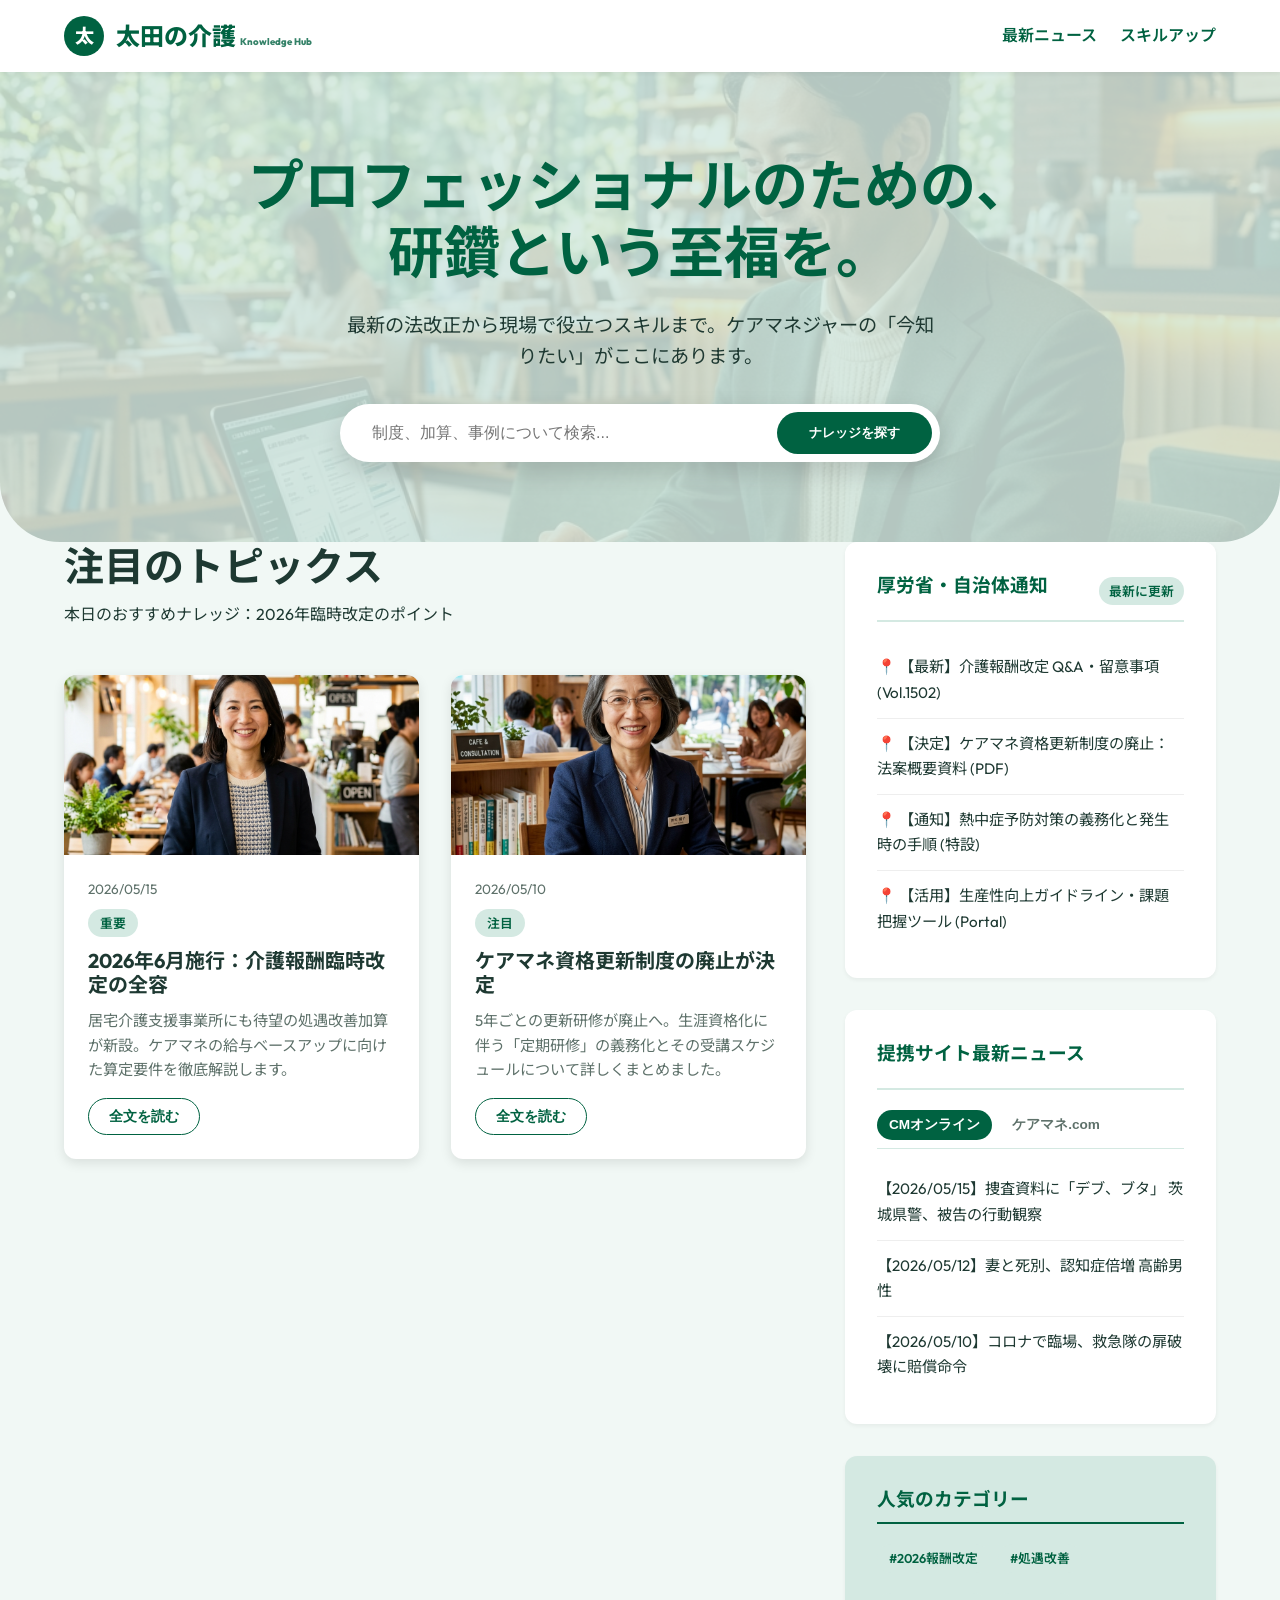
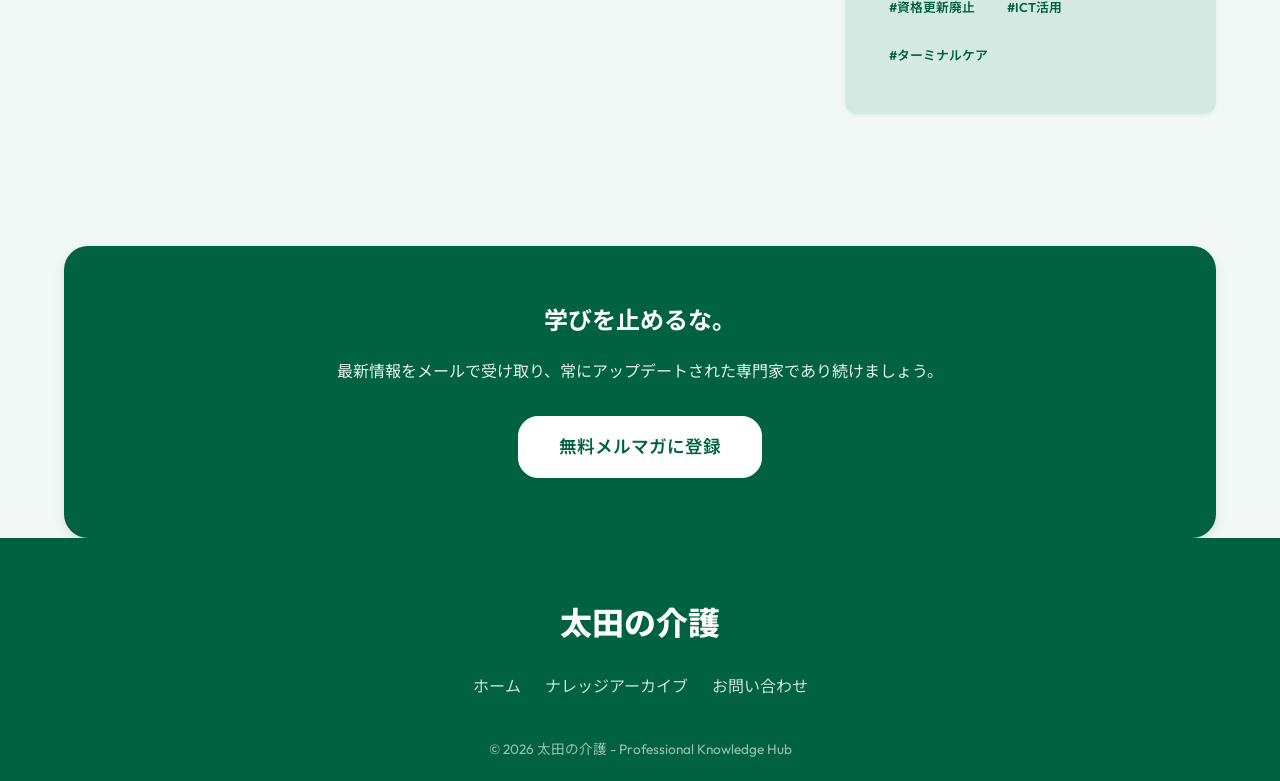
==== index.html @ 71824b37 "Update portal content and styling" ====
<!DOCTYPE html>
<html lang="ja">
<head>
    <meta charset="UTF-8">
    <meta name="viewport" content="width=device-width, initial-scale=1.0">
    <title>太田の介護 | ケアマネ・ナレッジハブ</title>
    <meta name="description" content="ケアマネジャーのための最新情報・研鑽プラットフォーム。法改正、報酬改定、スキルアップ情報を集約。">
    <link rel="preconnect" href="https://fonts.googleapis.com">
    <link rel="preconnect" href="https://fonts.gstatic.com" crossorigin>
    <link href="https://fonts.googleapis.com/css2?family=Noto+Sans+JP:wght@400;500;700;900&family=Outfit:wght@400;600;800&display=swap" rel="stylesheet">
    <link rel="stylesheet" href="style.css">
</head>
<body>
    <header>
        <div class="container">
            <nav>
                <a href="#" class="logo" id="logoLink">
                    <div class="logo-icon">太</div>
                    <span>太田の介護 <small style="font-size: 0.6rem; opacity: 0.8;">Knowledge Hub</small></span>
                </a>
                <div class="nav-links">
                    <a href="#news" id="navNews" style="text-decoration: none; color: var(--sb-green); font-weight: 600; margin-left: 20px;">最新ニュース</a>
                    <a href="#skills" id="navSkills" style="text-decoration: none; color: var(--sb-green); font-weight: 600; margin-left: 20px;">スキルアップ</a>
                </div>
            </nav>
        </div>
    </header>

    <section class="hero animate-fade-in">
        <div class="container">
            <div class="hero-content">
                <h1>プロフェッショナルのための、<br>研鑽という至福を。</h1>
                <p>最新の法改正から現場で役立つスキルまで。ケアマネジャーの「今知りたい」がここにあります。</p>
                <div class="search-box">
                    <input type="text" id="searchInput" placeholder="制度、加算、事例について検索...">
                    <button id="searchButton">ナレッジを探す</button>
                </div>
            </div>
            <div class="hero-bg-overlay" style="position: absolute; top: 0; left: 0; width: 100%; height: 100%; background: url('assets/hero_knowledge.png') center/cover no-repeat; opacity: 0.15; z-index: 1;"></div>
        </div>
    </section>

    <main class="container" id="news">
        <div class="knowledge-grid">
            <!-- Main Content Area -->
            <div id="mainContent">
                <div class="section-title" style="text-align: left;">
                    <h2>注目のトピックス</h2>
                    <p>本日のおすすめナレッジ：2026年臨時改定のポイント</p>
                </div>
                <div class="grid" id="newsGrid">
                    <!-- Cards will be injected by JavaScript -->
                </div>
            </div>

            <!-- Sidebar -->
            <aside>
                <div class="sidebar-box">
                    <div style="display: flex; justify-content: space-between; align-items: center; border-bottom: 2px solid var(--sb-light-green); padding-bottom: 12px; margin-bottom: 20px;">
                        <h3 style="border-bottom: none; margin-bottom: 0;">厚労省・自治体通知</h3>
                        <span id="refreshNews" style="cursor: pointer; font-size: 0.8rem; color: var(--sb-green); font-weight: 600; background: var(--sb-light-green); padding: 4px 10px; border-radius: 20px;">最新に更新</span>
                    </div>
                    <ul class="news-list">
                        <li><a href="https://www.mhlw.go.jp/stf/seisakunitsuite/bunya/hukushi_kaigo/kaigo_koureisha/index_00010.html" target="_blank">【2026/06】介護報酬臨時改定に関する告示（案）</a></li>
                        <li><a href="https://www.mhlw.go.jp/stf/topics/bukyoku/soumu/houritu/221.html" target="_blank">【2026/05】ケアマネ資格更新制度の廃止スケジュールについて</a></li>
                        <li><a href="https://www.mhlw.go.jp/stf/seisakunitsuite/bunya/koyou_roudou/roudoukijun/anzen/anzeneisei04/index.html" target="_blank">【重要】熱中症対策に伴う職場環境整備の義務化</a></li>
                        <li><a href="https://www.mhlw.go.jp/topics/kaigo/osirase/jigyou/190401/index.html" target="_blank">居宅介護支援における生産性向上ガイドライン</a></li>
                    </ul>
                </div>

                <div class="sidebar-box">
                    <div style="display: flex; justify-content: space-between; align-items: center; border-bottom: 2px solid var(--sb-light-green); padding-bottom: 12px; margin-bottom: 20px;">
                        <h3 style="border-bottom: none; margin-bottom: 0;">提携サイト最新ニュース</h3>
                    </div>
                    <div class="partner-tabs" style="display: flex; gap: 8px; margin-bottom: 15px;">
                        <button class="tab-btn active" data-target="cm-online">CMオンライン</button>
                        <button class="tab-btn" data-target="cm-dot-com">ケアマネ.com</button>
                    </div>
                    <ul class="news-list" id="partnerNewsList">
                        <li>読み込み中...</li>
                    </ul>
                </div>

                <div class="sidebar-box" style="background: var(--sb-light-green);">
                    <h3 style="border-color: var(--sb-green);">人気のカテゴリー</h3>
                    <div style="display: flex; flex-wrap: wrap; gap: 8px;" id="sidebarTags">
                        <span class="card-tag category-tag" style="cursor: pointer;">#2026報酬改定</span>
                        <span class="card-tag category-tag" style="cursor: pointer;">#処遇改善</span>
                        <span class="card-tag category-tag" style="cursor: pointer;">#資格更新廃止</span>
                        <span class="card-tag category-tag" style="cursor: pointer;">#ICT活用</span>
                        <span class="card-tag category-tag" style="cursor: pointer;">#ターミナルケア</span>
                    </div>
                </div>
            </aside>
        </div>

        <div class="info-section" style="margin-top: 100px; background: var(--sb-green); color: white; padding: 60px; border-radius: var(--radius-lg); box-shadow: var(--shadow-md); text-align: center;">
            <h2 style="margin-bottom: 24px;">学びを止めるな。</h2>
            <p style="margin-bottom: 32px; opacity: 0.9;">最新情報をメールで受け取り、常にアップデートされた専門家であり続けましょう。</p>
            <a href="#" class="btn-outline" style="padding: 16px 40px; font-size: 1.1rem; display: inline-block; background: white; border-color: white;">無料メルマガに登録</a>
        </div>
    </main>

    <footer>
        <div class="container">
            <span class="footer-logo">太田の介護</span>
            <div class="footer-links">
                <a href="#">ホーム</a>
                <a href="#">ナレッジアーカイブ</a>
                <a href="#">お問い合わせ</a>
            </div>
            <p class="copyright">&copy; 2026 太田の介護 - Professional Knowledge Hub</p>
        </div>
    </footer>


    <!-- Modal for Article Details -->
    <div id="articleModal" class="modal">
        <div class="modal-content animate-fade-in">
            <span class="close-button">&times;</span>
            <div id="modalBody">
                <!-- Content will be injected here -->
            </div>
        </div>
    </div>

    <script src="script.js"></script>

    <style>
        .modal {
            display: none;
            position: fixed;
            z-index: 2000;
            left: 0;
            top: 0;
            width: 100%;
            height: 100%;
            background-color: rgba(0,0,0,0.6);
            backdrop-filter: blur(5px);
        }
        .modal-content {
            background-color: var(--sb-white);
            margin: 5% auto;
            padding: 40px;
            border-radius: var(--radius-lg);
            width: 80%;
            max-width: 800px;
            max-height: 85vh;
            overflow-y: auto;
            position: relative;
            box-shadow: var(--shadow-lg);
        }
        .close-button {
            position: absolute;
            right: 24px;
            top: 24px;
            font-size: 2rem;
            font-weight: bold;
            color: var(--sb-text-muted);
            cursor: pointer;
            transition: var(--transition);
        }
        .close-button:hover {
            color: var(--sb-green);
        }
        .modal-header {
            margin-bottom: 24px;
            border-bottom: 1px solid var(--sb-light-green);
            padding-bottom: 16px;
        }
        .modal-body h2 {
            color: var(--sb-green);
            margin: 24px 0 16px;
        }
        .modal-body p {
            margin-bottom: 16px;
            font-size: 1.05rem;
            color: var(--sb-text);
        }
        .modal-body ul {
            margin-bottom: 24px;
            padding-left: 20px;
        }
        .modal-body li {
            margin-bottom: 8px;
        }
    </style>
</body>
</html>
---- style.css ----
/* 
   ota_kaigo - Starbucks Inspired Design System
   Main Theme: Vibrant Green, Cream, and Professional Warmth
   Knowledge Hub Edition
*/

:root {
    --sb-green: #006241;
    --sb-light-green: #d4e9e2;
    --sb-accent-gold: #cba258;
    --sb-coffee-brown: #3d2b1f;
    --sb-cream: #f1f8f5;
    --sb-white: #ffffff;
    --sb-text: #1e3932;
    --sb-text-muted: #5e716a;
    
    --shadow-sm: 0 2px 4px rgba(0,0,0,0.05);
    --shadow-md: 0 4px 12px rgba(0,0,0,0.1);
    --shadow-lg: 0 10px 25px rgba(0,0,0,0.15);
    --radius-sm: 8px;
    --radius-md: 12px;
    --radius-lg: 24px;
    --transition: all 0.3s cubic-bezier(0.4, 0, 0.2, 1);
}

* {
    margin: 0;
    padding: 0;
    box-sizing: border-box;
}

body {
    font-family: 'Outfit', 'Noto Sans JP', sans-serif;
    background-color: var(--sb-cream);
    color: var(--sb-text);
    line-height: 1.6;
    overflow-x: hidden;
}

/* Typography */
h1, h2, h3 {
    font-weight: 700;
    line-height: 1.2;
}

.container {
    max-width: 1200px;
    margin: 0 auto;
    padding: 0 24px;
}

/* Header */
header {
    background-color: var(--sb-white);
    padding: 16px 0;
    box-shadow: var(--shadow-sm);
    position: sticky;
    top: 0;
    z-index: 1000;
    transition: var(--transition);
}

nav {
    display: flex;
    justify-content: space-between;
    align-items: center;
}

.logo {
    display: flex;
    align-items: center;
    gap: 12px;
    font-size: 1.5rem;
    font-weight: 800;
    color: var(--sb-green);
    text-decoration: none;
}

.logo-icon {
    width: 40px;
    height: 40px;
    background-color: var(--sb-green);
    border-radius: 50%;
    display: flex;
    align-items: center;
    justify-content: center;
    color: white;
    font-size: 1.2rem;
}

/* Hero Section */
.hero {
    padding: 80px 0;
    background-color: var(--sb-light-green);
    border-bottom-left-radius: 60px;
    border-bottom-right-radius: 60px;
    text-align: center;
    position: relative;
    overflow: hidden;
}

.hero-content {
    position: relative;
    z-index: 2;
}

.hero h1 {
    font-size: 3.5rem;
    color: var(--sb-green);
    margin-bottom: 24px;
}

.hero p {
    font-size: 1.2rem;
    max-width: 600px;
    margin: 0 auto 32px;
}

.search-box {
    background: white;
    padding: 8px;
    border-radius: 40px;
    display: flex;
    max-width: 600px;
    margin: 0 auto;
    box-shadow: var(--shadow-lg);
}

.search-box input {
    flex: 1;
    border: none;
    padding: 12px 24px;
    font-size: 1rem;
    border-radius: 40px;
    outline: none;
}

.search-box button {
    background: var(--sb-green);
    color: white;
    border: none;
    padding: 12px 32px;
    border-radius: 40px;
    font-weight: 600;
    cursor: pointer;
    transition: var(--transition);
}

.search-box button:hover {
    background: #004d33;
    transform: scale(1.05);
}

/* Main Content */
main {
    padding: 60px 0;
}

.knowledge-grid {
    display: grid;
    grid-template-columns: 2fr 1fr;
    gap: 40px;
}

@media (max-width: 992px) {
    .knowledge-grid {
        grid-template-columns: 1fr;
    }
}

.section-title {
    margin-bottom: 48px;
}

.section-title h2 {
    font-size: 2.5rem;
    color: var(--sb-text);
    margin-bottom: 12px;
}

.grid {
    display: grid;
    grid-template-columns: repeat(auto-fill, minmax(300px, 1fr));
    gap: 32px;
}

/* Cards */
.card {
    background: white;
    border-radius: var(--radius-md);
    overflow: hidden;
    box-shadow: var(--shadow-md);
    transition: var(--transition);
    cursor: pointer;
}

.card:hover {
    transform: translateY(-8px);
    box-shadow: var(--shadow-lg);
}

.card-img {
    width: 100%;
    height: 180px;
    background-size: cover;
    background-position: center;
}

.card-body {
    padding: 24px;
}

.card-tag {
    background: var(--sb-light-green);
    color: var(--sb-green);
    padding: 4px 12px;
    border-radius: 20px;
    font-size: 0.8rem;
    font-weight: 600;
    display: inline-block;
    margin-bottom: 12px;
}

.card-date {
    font-size: 0.85rem;
    color: var(--sb-text-muted);
    margin-bottom: 8px;
    display: block;
}

.card h3 {
    margin-bottom: 12px;
    font-size: 1.25rem;
}

.card p {
    color: var(--sb-text-muted);
    font-size: 0.95rem;
    margin-bottom: 16px;
}

/* Sidebar */
.sidebar-box {
    background: var(--sb-white);
    padding: 32px;
    border-radius: var(--radius-md);
    box-shadow: var(--shadow-sm);
    margin-bottom: 32px;
}

.sidebar-box h3 {
    border-bottom: 2px solid var(--sb-light-green);
    padding-bottom: 12px;
    margin-bottom: 20px;
    color: var(--sb-green);
}

.news-list {
    list-style: none;
}

.news-list li {
    padding: 12px 0;
    border-bottom: 1px solid #eee;
}

.news-list li:last-child {
    border-bottom: none;
}

.news-list a {
    color: var(--sb-text);
    text-decoration: none;
    font-size: 0.95rem;
    transition: var(--transition);
}

.news-list a:hover {
    color: var(--sb-green);
}

/* Partner Tabs */
.partner-tabs {
    border-bottom: 1px solid var(--sb-light-green);
    padding-bottom: 8px;
}

.tab-btn {
    background: none;
    border: none;
    padding: 6px 12px;
    font-size: 0.85rem;
    font-weight: 600;
    color: var(--sb-text-muted);
    cursor: pointer;
    border-radius: 15px;
    transition: var(--transition);
}

.tab-btn:hover {
    background: var(--sb-light-green);
    color: var(--sb-green);
}

.tab-btn.active {
    background: var(--sb-green);
    color: white;
}

/* Footer */
footer {
    background: var(--sb-green);
    color: white;
    padding: 60px 0 20px;
    text-align: center;
}

.footer-logo {
    font-size: 2rem;
    font-weight: 800;
    margin-bottom: 24px;
    display: block;
}

.footer-links {
    display: flex;
    justify-content: center;
    gap: 24px;
    margin-bottom: 40px;
}

.footer-links a {
    color: white;
    text-decoration: none;
    opacity: 0.8;
}

.footer-links a:hover {
    opacity: 1;
}

/* Modal Styles - Important for Mobile */
.modal {
    display: none;
    position: fixed;
    z-index: 2000;
    left: 0;
    top: 0;
    width: 100%;
    height: 100%;
    background-color: rgba(0,0,0,0.7);
    backdrop-filter: blur(5px);
}

.modal-content {
    background-color: var(--sb-white);
    margin: 5% auto;
    padding: 0;
    border-radius: var(--radius-md);
    width: 90%;
    max-width: 800px;
    max-height: 85vh;
    overflow-y: auto;
    position: relative;
    box-shadow: var(--shadow-lg);
}

.modal-body {
    padding: 40px;
}

.modal-body h1 {
    color: var(--sb-green);
    margin-bottom: 20px;
    font-size: 2rem;
}

.modal-body h2 {
    margin: 30px 0 15px;
    font-size: 1.5rem;
    color: var(--sb-text);
}

.modal-body ul {
    margin-bottom: 20px;
    padding-left: 20px;
}

.modal-body li {
    margin-bottom: 10px;
}

.close-button {
    position: sticky;
    top: 0;
    float: right;
    width: 40px;
    height: 40px;
    background: var(--sb-green);
    color: white;
    border-radius: 50%;
    display: flex;
    align-items: center;
    justify-content: center;
    font-size: 28px;
    font-weight: bold;
    cursor: pointer;
    margin: 15px;
    z-index: 10;
}

@media (max-width: 768px) {
    .modal-content {
        width: 95%;
        margin: 2% auto;
        max-height: 96vh;
    }
    .modal-body {
        padding: 24px;
    }
    .modal-body h1 {
        font-size: 1.5rem;
    }
}

.copyright {
    opacity: 0.6;
    font-size: 0.85rem;
}

/* Buttons & Animations */
.btn-outline {
    border: 1px solid var(--sb-green);
    color: var(--sb-green);
    padding: 8px 20px;
    border-radius: 20px;
    text-decoration: none;
    font-weight: 600;
    font-size: 0.9rem;
    transition: var(--transition);
    background: transparent;
    cursor: pointer;
}

.btn-outline:hover {
    background: var(--sb-green);
    color: white;
}

@keyframes fadeInUp {
    from {
        opacity: 0;
        transform: translateY(20px);
    }
    to {
        opacity: 1;
        transform: translateY(0);
    }
}

.animate-fade-in {
    animation: fadeInUp 0.8s ease forwards;
}

/* Mobile Responsiveness & Enhanced UI */

@media (max-width: 1200px) {
    .container {
        padding: 0 20px;
    }
}

@media (max-width: 992px) {
    .knowledge-grid {
        grid-template-columns: 1fr;
    }
    
    .hero h1 {
        font-size: 2.8rem;
    }
}

@media (max-width: 768px) {
    .hero {
        padding: 50px 0;
        border-bottom-left-radius: 30px;
        border-bottom-right-radius: 30px;
    }
    
    .hero h1 {
        font-size: 2rem;
        padding: 0 15px;
    }
    
    .hero p {
        font-size: 1.1rem;
        line-height: 1.5;
        margin-bottom: 24px;
    }
    
    .search-box {
        width: 90%;
        flex-direction: column;
        background: white;
        padding: 10px;
        gap: 10px;
        border-radius: 20px;
    }
    
    .search-box input {
        text-align: center;
        padding: 12px;
        font-size: 1.1rem;
    }
    
    .search-box button {
        width: 100%;
        padding: 14px;
        font-size: 1.1rem;
    }
    
    .section-title h2 {
        font-size: 1.8rem;
        text-align: center;
    }
    
    .grid {
        grid-template-columns: 1fr;
        padding: 0 10px;
    }

    .card-body h3 {
        font-size: 1.4rem;
    }

    .card-body p {
        font-size: 1.05rem;
    }
    
    .footer-links {
        flex-direction: row;
        flex-wrap: wrap;
        justify-content: center;
        gap: 15px;
        font-size: 0.9rem;
    }
}

/* Fix for overlapping header on mobile scroll */
@media (max-width: 480px) {
    .logo span {
        font-size: 1.2rem;
    }
    
    .logo-icon {
        width: 32px;
        height: 32px;
        font-size: 1rem;
    }
    
    .card-body {
        padding: 20px;
    }
    
    .sidebar-box {
        padding: 20px;
    }
}

/* Animations and Premium Touches */
.card, .sidebar-box, .hero-content {
    will-change: transform, opacity;
}

/* Sticky Header adjustment for mobile */
header {
    background: rgba(255, 255, 255, 0.95);
    backdrop-filter: blur(10px);
}

/* Loading Spinner */
.loading-spinner {
    width: 40px;
    height: 40px;
    border: 4px solid var(--sb-light-green);
    border-top: 4px solid var(--sb-green);
    border-radius: 50%;
    animation: spin 1s linear infinite;
    margin: 0 auto 15px;
}

@keyframes spin {
    0% { transform: rotate(0deg); }
    100% { transform: rotate(360deg); }
}
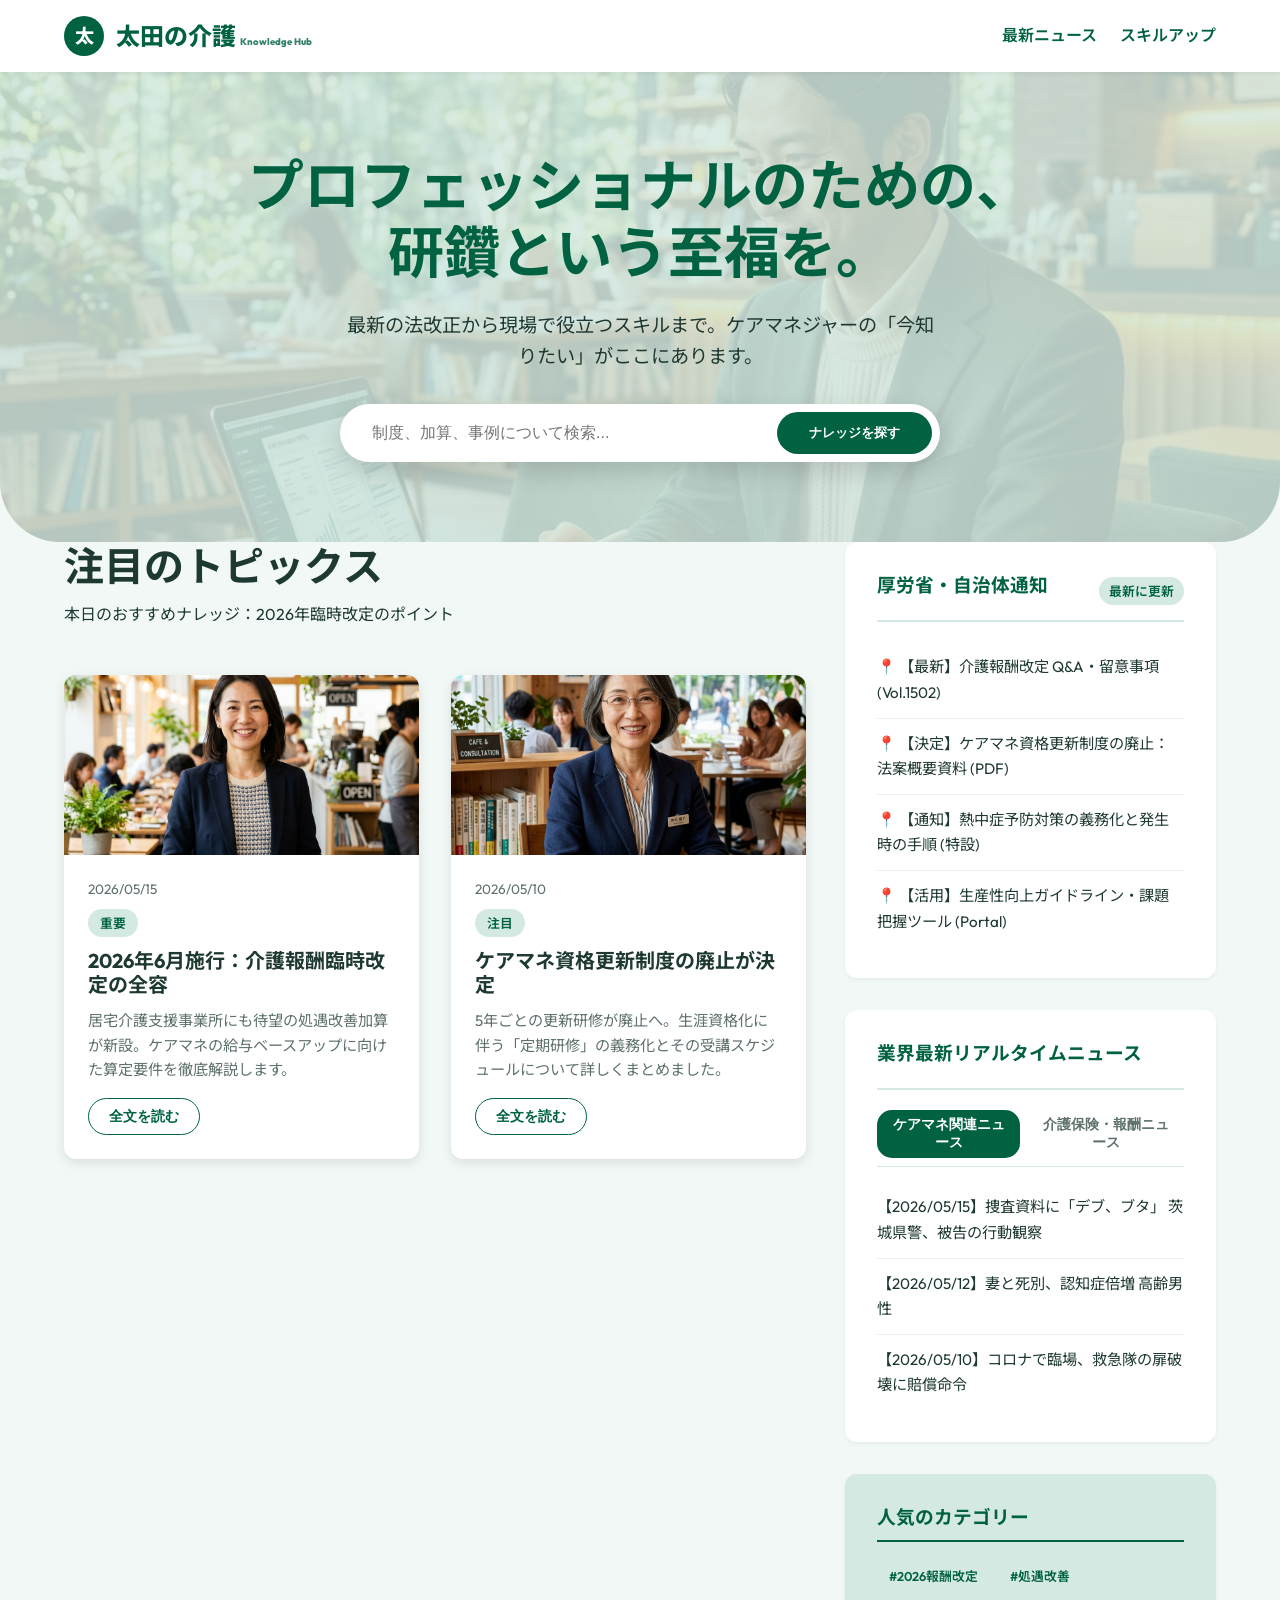
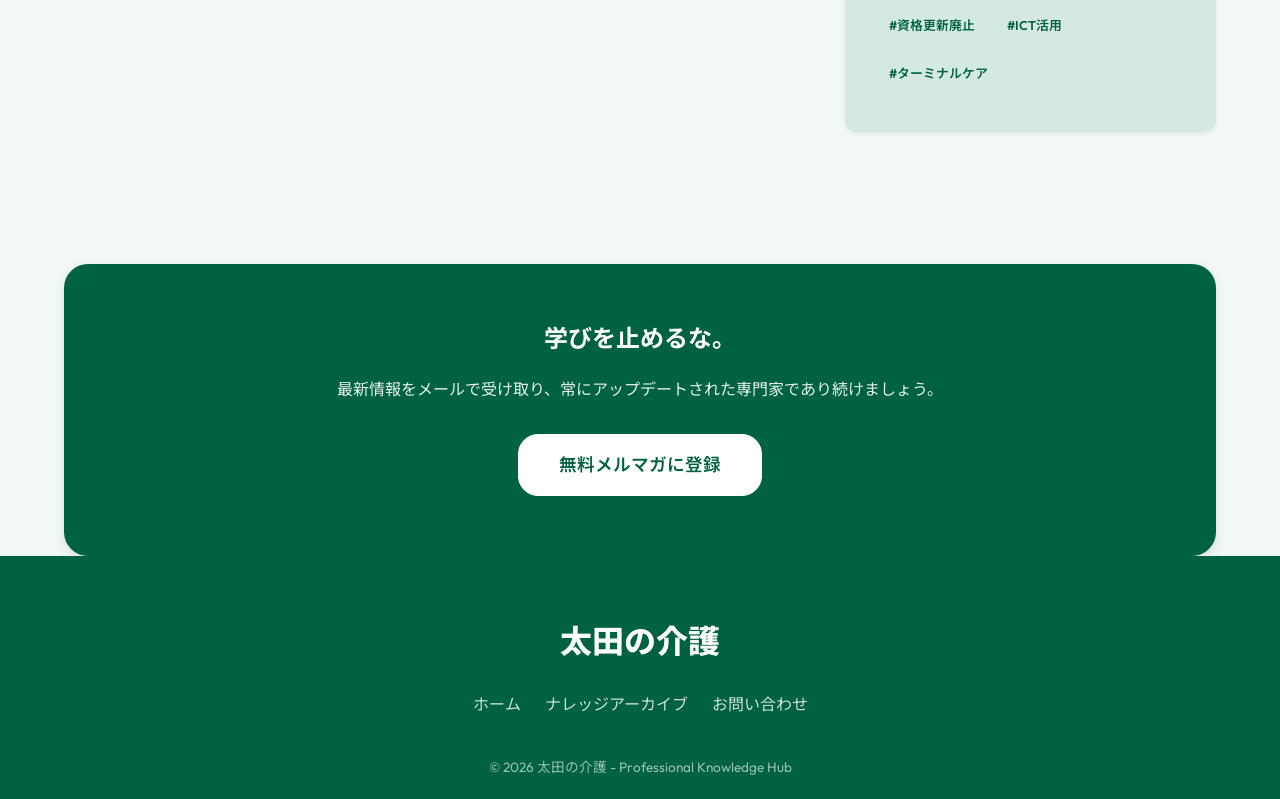
==== commit 361e6bab: "Update news fetching to be real-time using Google News RSS" ====
--- a/index.html
+++ b/index.html
@@ -70,11 +70,11 @@
 
                 <div class="sidebar-box">
                     <div style="display: flex; justify-content: space-between; align-items: center; border-bottom: 2px solid var(--sb-light-green); padding-bottom: 12px; margin-bottom: 20px;">
-                        <h3 style="border-bottom: none; margin-bottom: 0;">提携サイト最新ニュース</h3>
+                        <h3 style="border-bottom: none; margin-bottom: 0;">業界最新リアルタイムニュース</h3>
                     </div>
                     <div class="partner-tabs" style="display: flex; gap: 8px; margin-bottom: 15px;">
-                        <button class="tab-btn active" data-target="cm-online">CMオンライン</button>
-                        <button class="tab-btn" data-target="cm-dot-com">ケアマネ.com</button>
+                        <button class="tab-btn active" data-target="cm-online">ケアマネ関連ニュース</button>
+                        <button class="tab-btn" data-target="cm-dot-com">介護保険・報酬ニュース</button>
                     </div>
                     <ul class="news-list" id="partnerNewsList">
                         <li>読み込み中...</li>
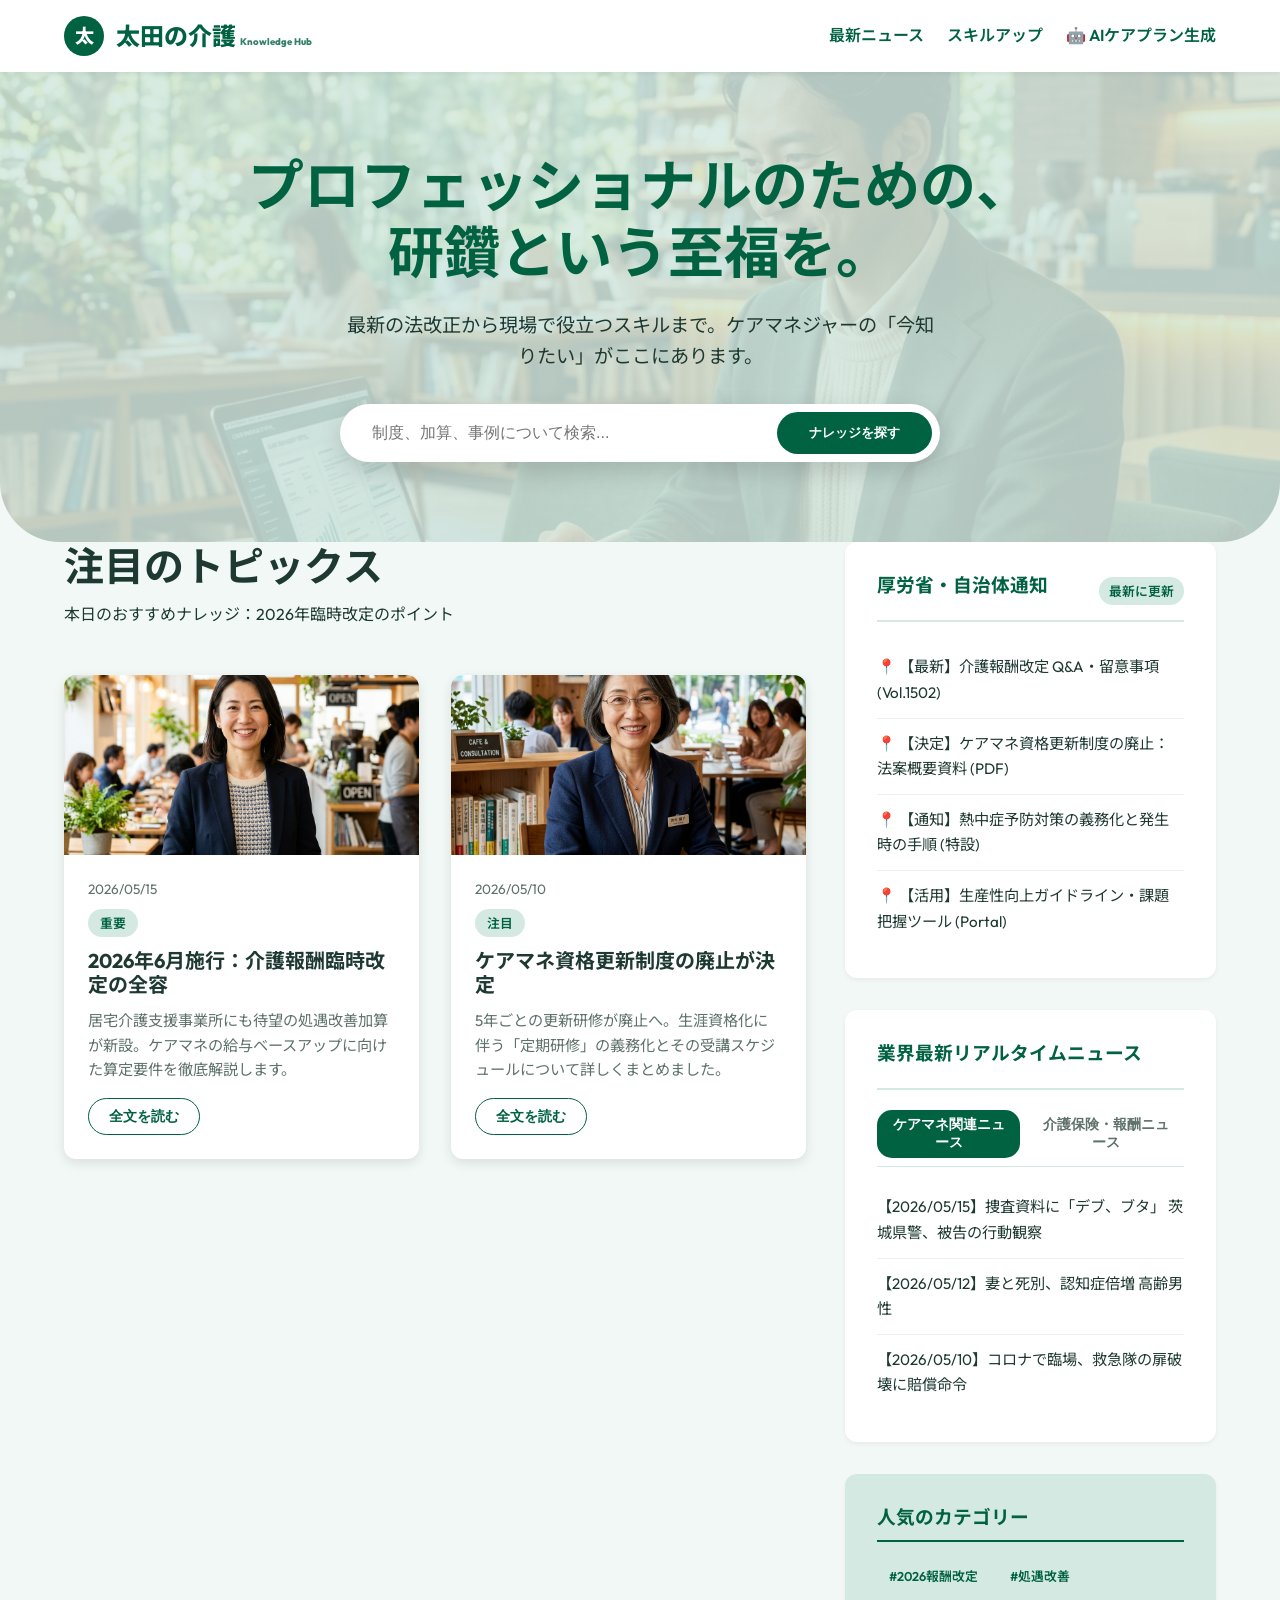
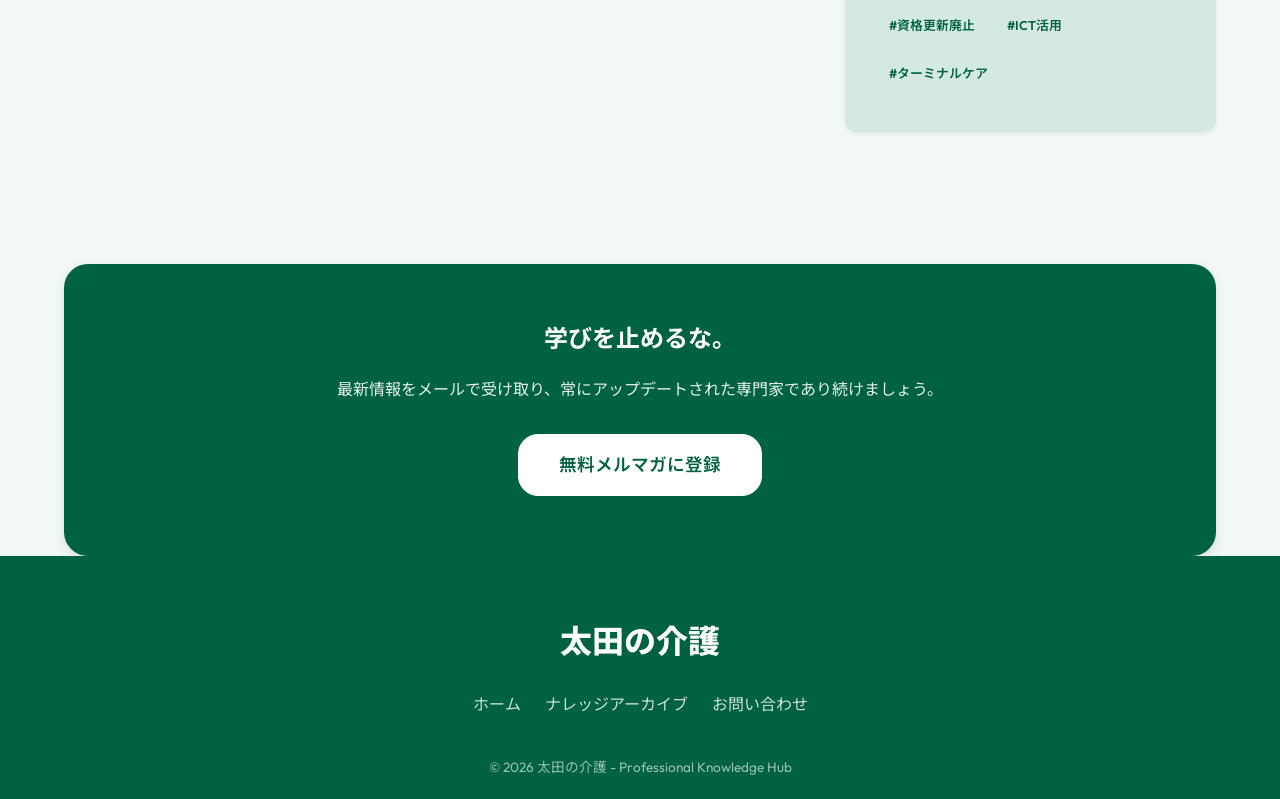
==== commit 047c29df: "Add serverless AI CarePlan Generator and navigation link" ====
--- a/index.html
+++ b/index.html
@@ -21,6 +21,7 @@
                 <div class="nav-links">
                     <a href="#news" id="navNews" style="text-decoration: none; color: var(--sb-green); font-weight: 600; margin-left: 20px;">最新ニュース</a>
                     <a href="#skills" id="navSkills" style="text-decoration: none; color: var(--sb-green); font-weight: 600; margin-left: 20px;">スキルアップ</a>
+                    <a href="ai-careplan/index.html" style="text-decoration: none; color: var(--sb-green); font-weight: 600; margin-left: 20px;">🤖 AIケアプラン生成</a>
                 </div>
             </nav>
         </div>
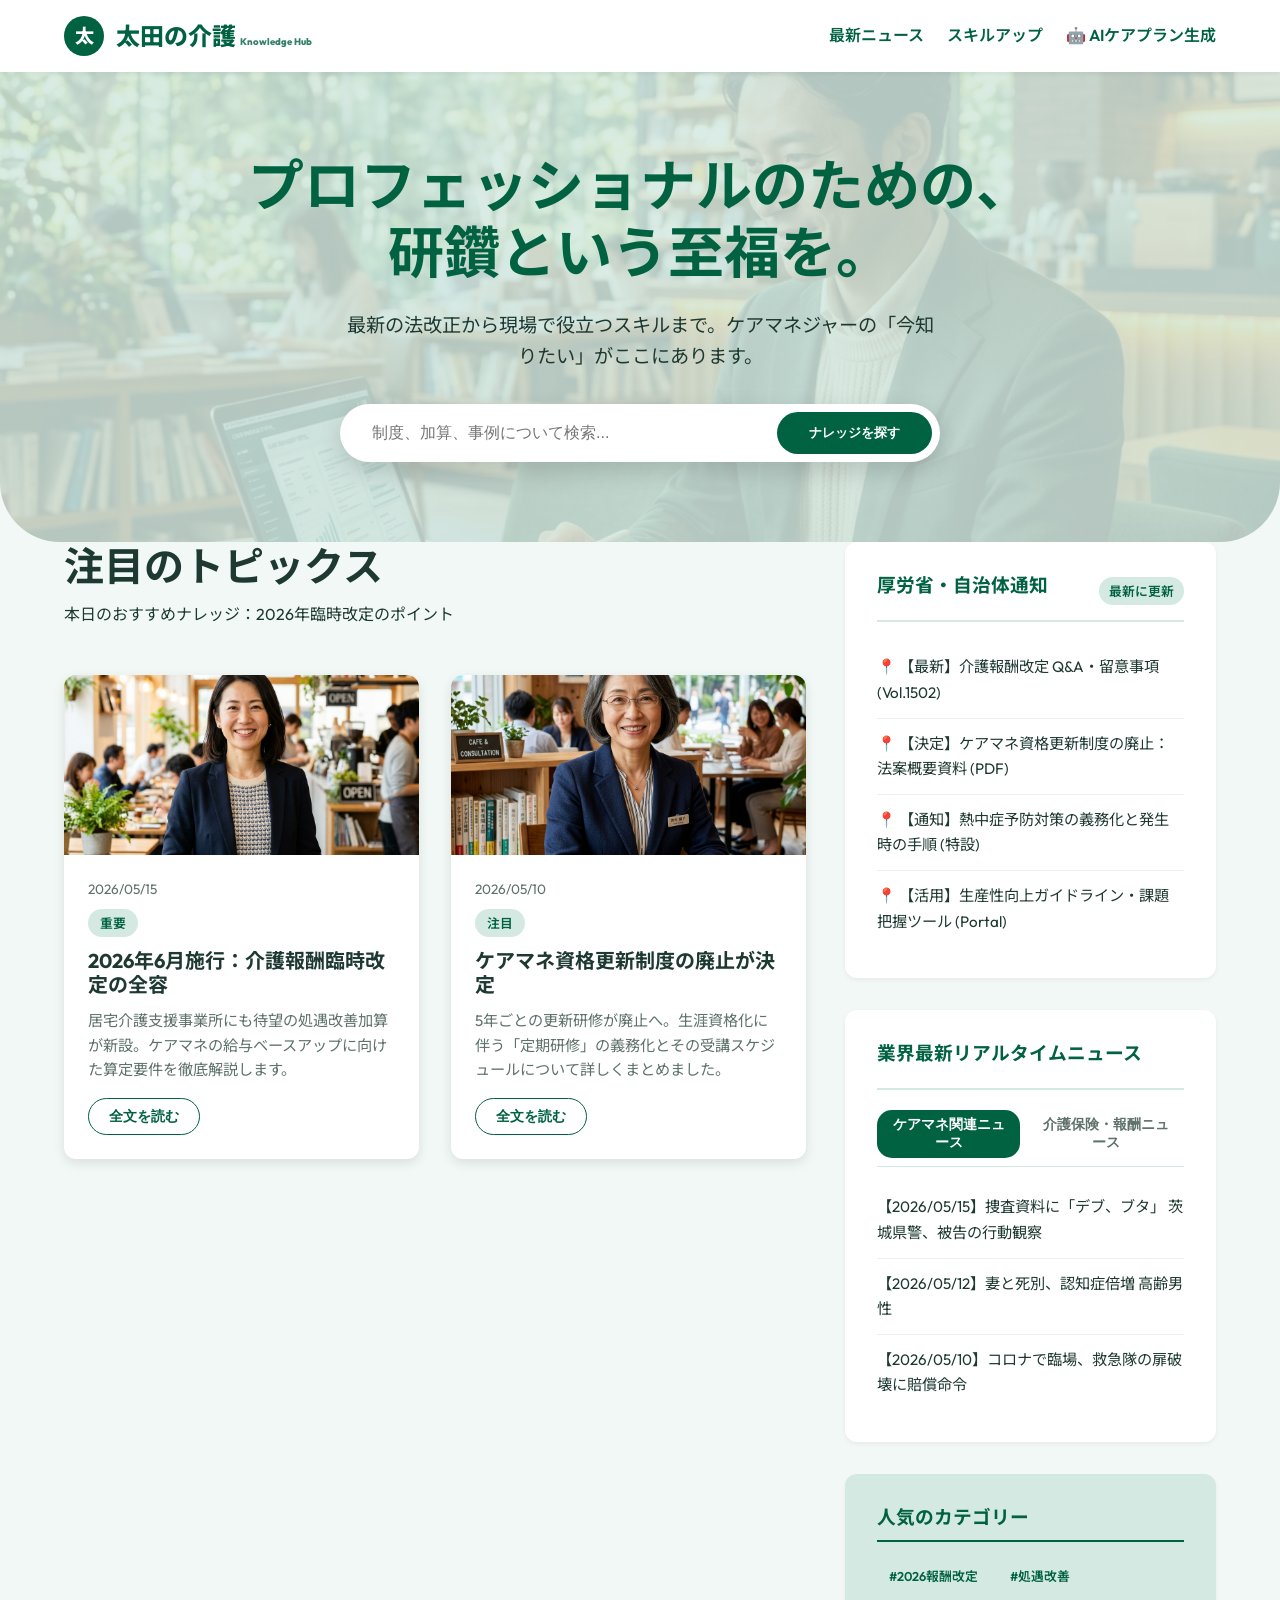
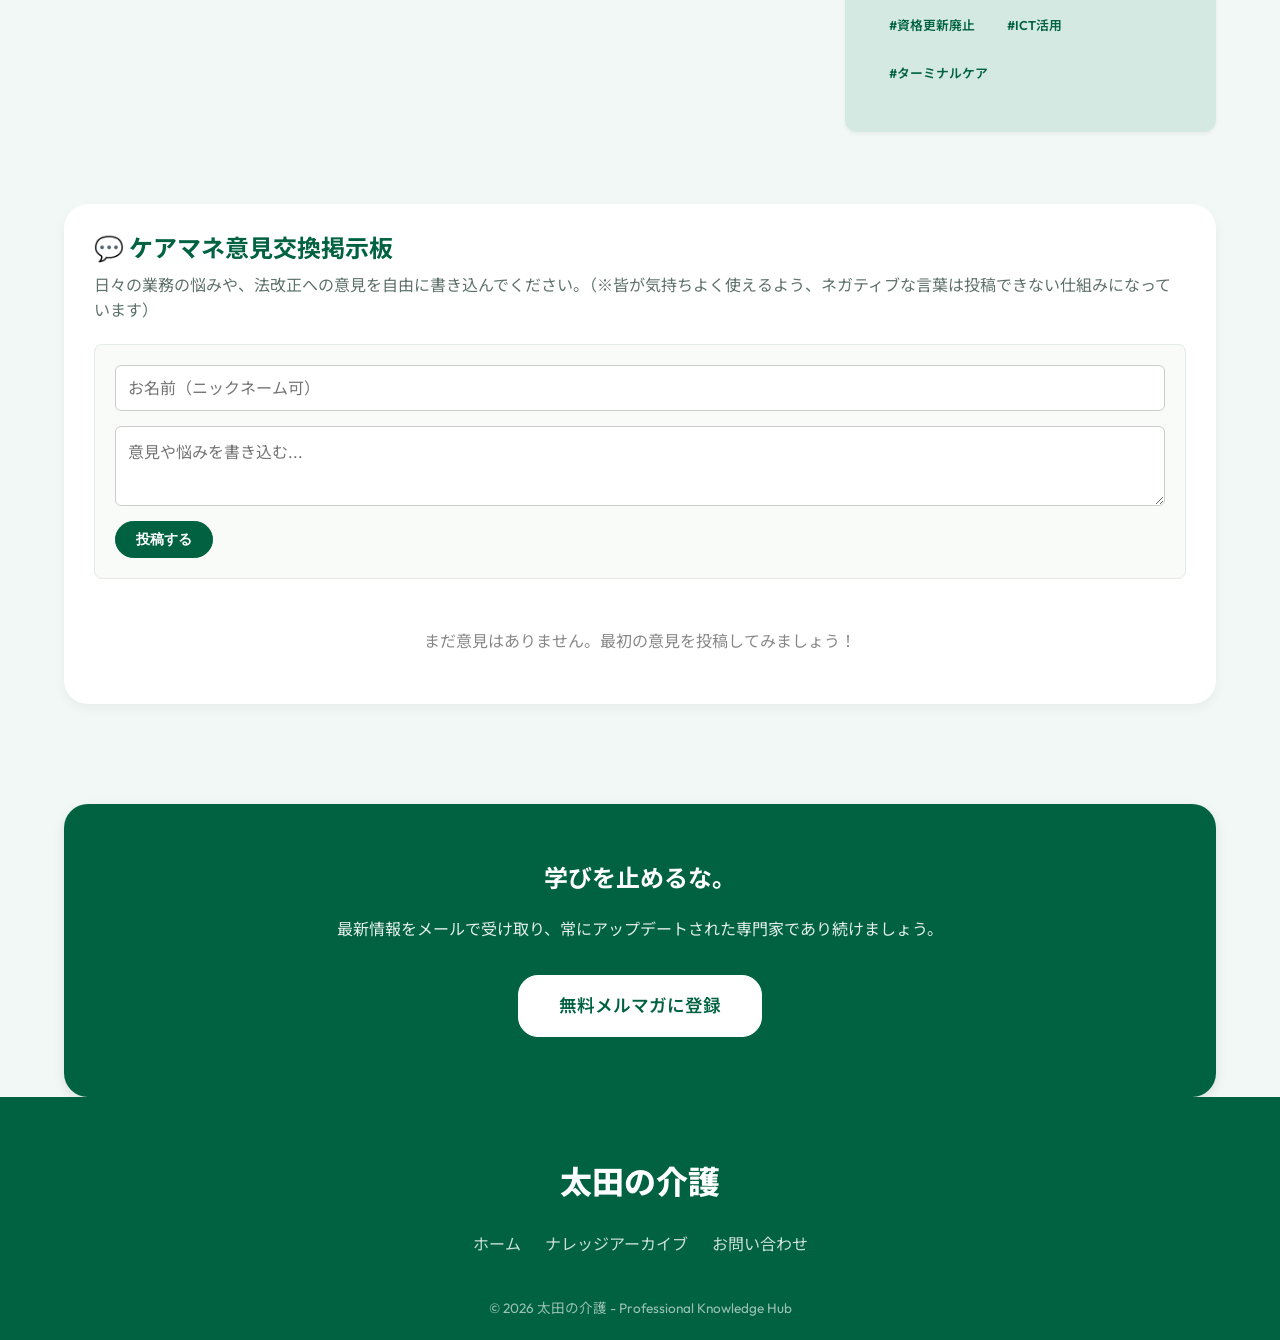
==== commit d008328b: "掲示板機能の追加と最新ニュース取得の修正" ====
--- a/index.html
+++ b/index.html
@@ -5,6 +5,9 @@
     <meta name="viewport" content="width=device-width, initial-scale=1.0">
     <title>太田の介護 | ケアマネ・ナレッジハブ</title>
     <meta name="description" content="ケアマネジャーのための最新情報・研鑽プラットフォーム。法改正、報酬改定、スキルアップ情報を集約。">
+    <meta name="theme-color" content="#006241">
+    <meta name="apple-mobile-web-app-capable" content="yes">
+    <meta name="apple-mobile-web-app-status-bar-style" content="black-translucent">
     <link rel="preconnect" href="https://fonts.googleapis.com">
     <link rel="preconnect" href="https://fonts.gstatic.com" crossorigin>
     <link href="https://fonts.googleapis.com/css2?family=Noto+Sans+JP:wght@400;500;700;900&family=Outfit:wght@400;600;800&display=swap" rel="stylesheet">
@@ -19,9 +22,9 @@
                     <span>太田の介護 <small style="font-size: 0.6rem; opacity: 0.8;">Knowledge Hub</small></span>
                 </a>
                 <div class="nav-links">
-                    <a href="#news" id="navNews" style="text-decoration: none; color: var(--sb-green); font-weight: 600; margin-left: 20px;">最新ニュース</a>
-                    <a href="#skills" id="navSkills" style="text-decoration: none; color: var(--sb-green); font-weight: 600; margin-left: 20px;">スキルアップ</a>
-                    <a href="ai-careplan/index.html" style="text-decoration: none; color: var(--sb-green); font-weight: 600; margin-left: 20px;">🤖 AIケアプラン生成</a>
+                    <a href="#news" id="navNews">最新ニュース</a>
+                    <a href="#skills" id="navSkills">スキルアップ</a>
+                    <a href="ai-careplan/index.html">🤖 AIケアプラン生成</a>
                 </div>
             </nav>
         </div>
@@ -95,10 +98,24 @@
             </aside>
         </div>
 
-        <div class="info-section" style="margin-top: 100px; background: var(--sb-green); color: white; padding: 60px; border-radius: var(--radius-lg); box-shadow: var(--shadow-md); text-align: center;">
-            <h2 style="margin-bottom: 24px;">学びを止めるな。</h2>
-            <p style="margin-bottom: 32px; opacity: 0.9;">最新情報をメールで受け取り、常にアップデートされた専門家であり続けましょう。</p>
-            <a href="#" class="btn-outline" style="padding: 16px 40px; font-size: 1.1rem; display: inline-block; background: white; border-color: white;">無料メルマガに登録</a>
+        <div class="bbs-section" id="bbs">
+            <h2>💬 ケアマネ意見交換掲示板</h2>
+            <p style="margin-bottom: 20px; color: var(--sb-text-muted);">日々の業務の悩みや、法改正への意見を自由に書き込んでください。（※皆が気持ちよく使えるよう、ネガティブな言葉は投稿できない仕組みになっています）</p>
+            <div class="bbs-form">
+                <input type="text" id="bbsName" placeholder="お名前（ニックネーム可）" class="bbs-input-name">
+                <textarea id="bbsMessage" placeholder="意見や悩みを書き込む..." class="bbs-input-msg"></textarea>
+                <div id="bbsError" class="bbs-error-msg" style="display:none; color: #e74c3c; font-weight: bold; font-size: 0.9rem;">※不適切な言葉（ネガティブワード）が含まれているため投稿できません。</div>
+                <button id="bbsSubmit" class="btn-outline" style="align-self: flex-start; background: var(--sb-green); color: white;">投稿する</button>
+            </div>
+            <div class="bbs-list" id="bbsList">
+                <!-- Comments injected via JS -->
+            </div>
+        </div>
+
+        <div class="info-section">
+            <h2>学びを止めるな。</h2>
+            <p>最新情報をメールで受け取り、常にアップデートされた専門家であり続けましょう。</p>
+            <a href="#" class="btn-outline">無料メルマガに登録</a>
         </div>
     </main>
 
@@ -185,6 +202,79 @@
         .modal-body li {
             margin-bottom: 8px;
         }
+        
+        /* BBS Styles */
+        .bbs-section {
+            background: var(--sb-white, #ffffff);
+            padding: 30px;
+            border-radius: var(--radius-lg, 12px);
+            margin: 40px 0;
+            box-shadow: 0 4px 12px rgba(0,0,0,0.05);
+        }
+        .bbs-section h2 {
+            color: var(--sb-green, #006241);
+            margin-bottom: 10px;
+        }
+        .bbs-form {
+            display: flex;
+            flex-direction: column;
+            gap: 15px;
+            margin-bottom: 30px;
+            background: #f9fbf9;
+            padding: 20px;
+            border-radius: 8px;
+            border: 1px solid #e2ece4;
+        }
+        .bbs-input-name, .bbs-input-msg {
+            padding: 12px;
+            border: 1px solid #ccc;
+            border-radius: 6px;
+            font-family: inherit;
+            font-size: 1rem;
+        }
+        .bbs-input-msg {
+            resize: vertical;
+            min-height: 80px;
+        }
+        .bbs-input-name:focus, .bbs-input-msg:focus {
+            outline: none;
+            border-color: var(--sb-green, #006241);
+            box-shadow: 0 0 0 2px rgba(0, 98, 65, 0.2);
+        }
+        .bbs-list {
+            display: flex;
+            flex-direction: column;
+            gap: 15px;
+        }
+        .bbs-item {
+            padding: 15px;
+            border-bottom: 1px solid #eee;
+            background: #fff;
+            border-radius: 8px;
+            box-shadow: 0 2px 4px rgba(0,0,0,0.02);
+            border-left: 4px solid var(--sb-light-green, #b5dfca);
+        }
+        .bbs-item p {
+            margin-top: 8px;
+            color: #333;
+            line-height: 1.5;
+            white-space: pre-wrap;
+        }
     </style>
+    <!-- Bottom Navigation for Mobile App-like Experience -->
+    <nav class="bottom-nav">
+        <a href="#news" class="bottom-nav-item active">
+            <span class="bottom-nav-icon">📰</span>
+            <span class="bottom-nav-text">ニュース</span>
+        </a>
+        <a href="#skills" class="bottom-nav-item">
+            <span class="bottom-nav-icon">📚</span>
+            <span class="bottom-nav-text">スキルアップ</span>
+        </a>
+        <a href="ai-careplan/index.html" class="bottom-nav-item">
+            <span class="bottom-nav-icon">🤖</span>
+            <span class="bottom-nav-text">AIケア</span>
+        </a>
+    </nav>
 </body>
 </html>
--- a/style.css
+++ b/style.css
@@ -88,6 +88,18 @@
     font-size: 1.2rem;
 }
 
+.nav-links a {
+    text-decoration: none;
+    color: var(--sb-green);
+    font-weight: 600;
+    margin-left: 20px;
+    transition: var(--transition);
+}
+
+.nav-links a:hover {
+    color: var(--sb-accent-gold);
+}
+
 /* Hero Section */
 .hero {
     padding: 80px 0;
@@ -305,6 +317,39 @@
 .tab-btn.active {
     background: var(--sb-green);
     color: white;
+}
+
+/* Info Section */
+.info-section {
+    margin-top: 100px;
+    background: var(--sb-green);
+    color: white;
+    padding: 60px;
+    border-radius: var(--radius-lg);
+    box-shadow: var(--shadow-md);
+    text-align: center;
+}
+
+.info-section h2 {
+    margin-bottom: 24px;
+}
+
+.info-section p {
+    margin-bottom: 32px;
+    opacity: 0.9;
+}
+
+.info-section .btn-outline {
+    padding: 16px 40px;
+    font-size: 1.1rem;
+    display: inline-block;
+    background: white;
+    border-color: white;
+}
+
+.info-section .btn-outline:hover {
+    background: var(--sb-light-green);
+    color: var(--sb-green);
 }
 
 /* Footer */
@@ -480,7 +525,82 @@
     }
 }
 
+/* Bottom Navigation */
+.bottom-nav {
+    display: none;
+    position: fixed;
+    bottom: 0;
+    left: 0;
+    width: 100%;
+    background-color: var(--sb-white);
+    box-shadow: 0 -4px 20px rgba(0, 0, 0, 0.08);
+    z-index: 2000;
+    padding-bottom: env(safe-area-inset-bottom, 0);
+    border-top: 1px solid var(--sb-light-green);
+}
+
+.bottom-nav-item {
+    flex: 1;
+    display: flex;
+    flex-direction: column;
+    align-items: center;
+    justify-content: center;
+    padding: 12px 0 8px;
+    text-decoration: none;
+    color: var(--sb-text-muted);
+    transition: var(--transition);
+}
+
+.bottom-nav-icon {
+    font-size: 1.4rem;
+    margin-bottom: 4px;
+}
+
+.bottom-nav-text {
+    font-size: 0.7rem;
+    font-weight: 700;
+}
+
+.bottom-nav-item.active,
+.bottom-nav-item:hover {
+    color: var(--sb-green);
+}
+
 @media (max-width: 768px) {
+    body {
+        padding-bottom: 70px;
+    }
+
+    nav {
+        justify-content: center;
+    }
+
+    .nav-links {
+        display: none;
+    }
+
+    .bottom-nav {
+        display: flex;
+    }
+
+    .info-section {
+        margin-top: 50px;
+        padding: 30px 20px;
+    }
+
+    .info-section h2 {
+        font-size: 1.8rem;
+    }
+
+    .info-section .btn-outline {
+        padding: 12px 30px;
+        font-size: 1rem;
+    }
+
+    .partner-tabs {
+        flex-wrap: wrap;
+    }
+
     .hero {
         padding: 50px 0;
         border-bottom-left-radius: 30px;
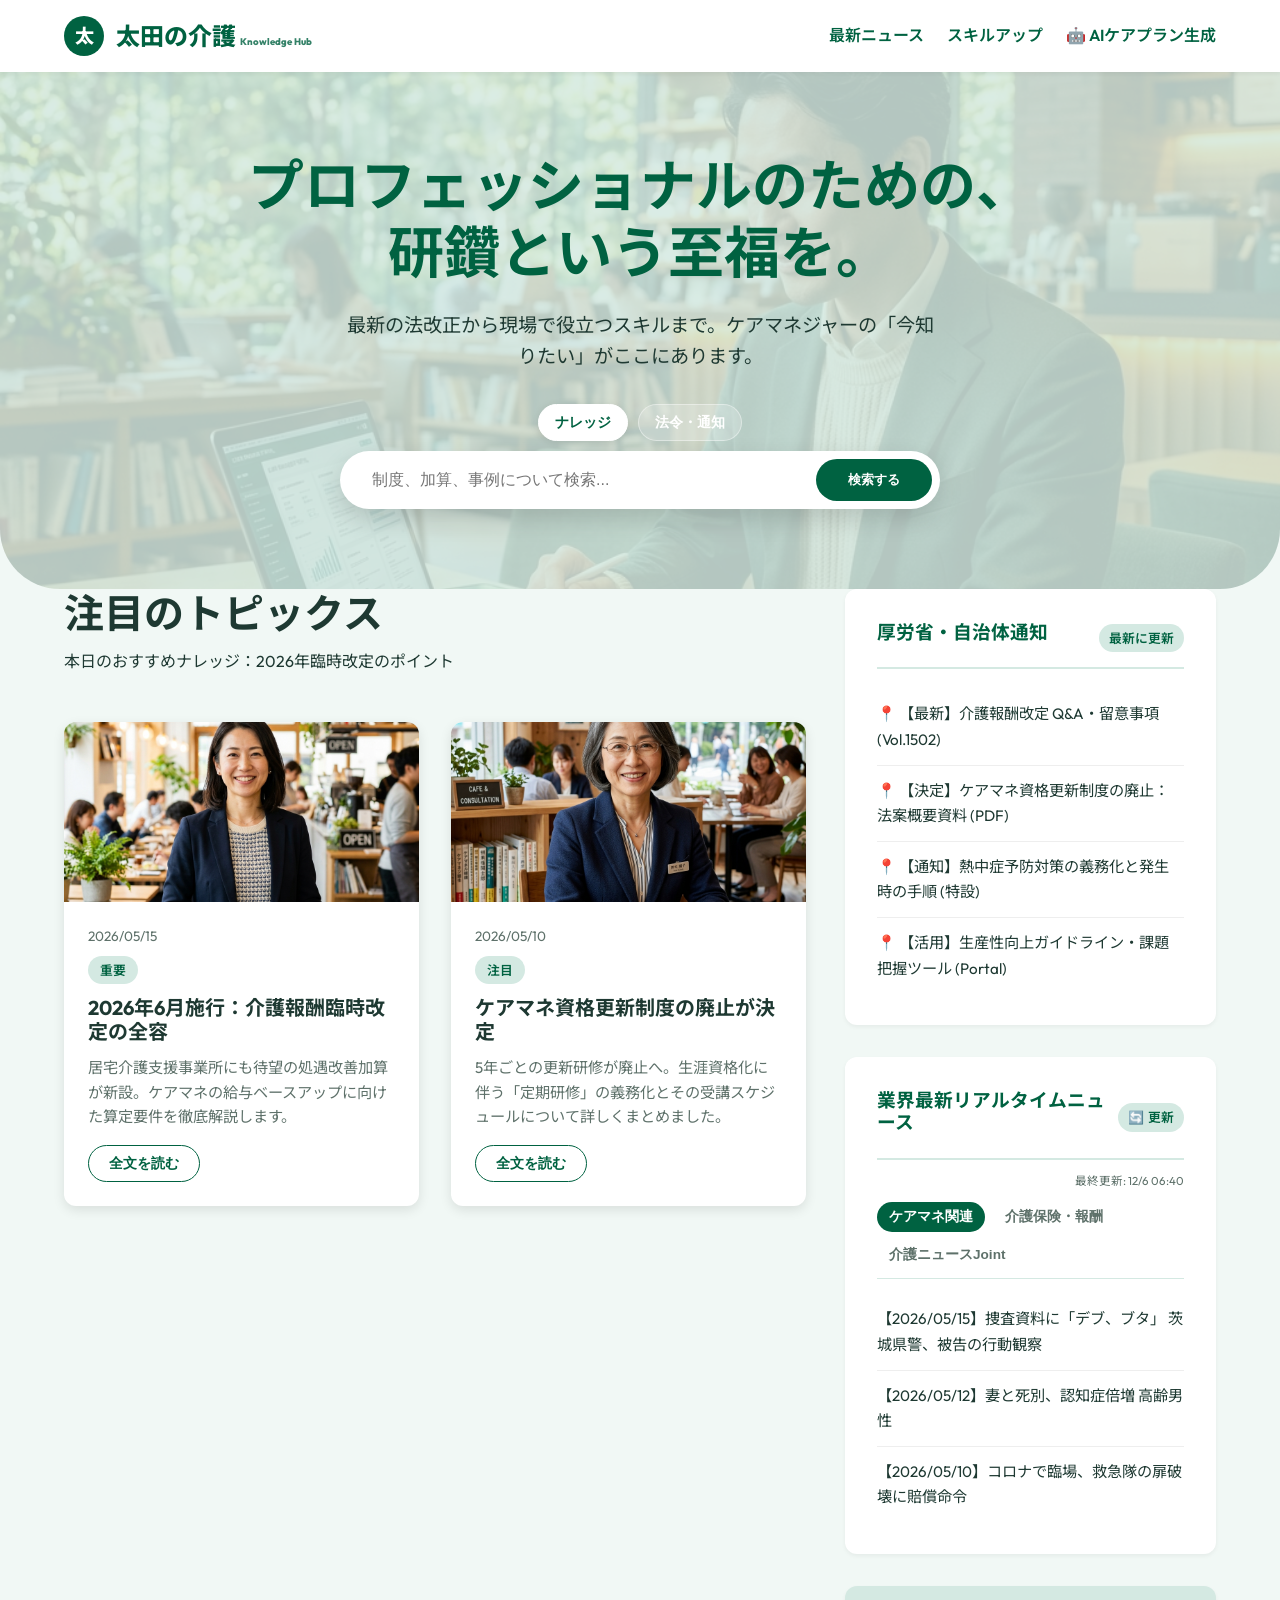
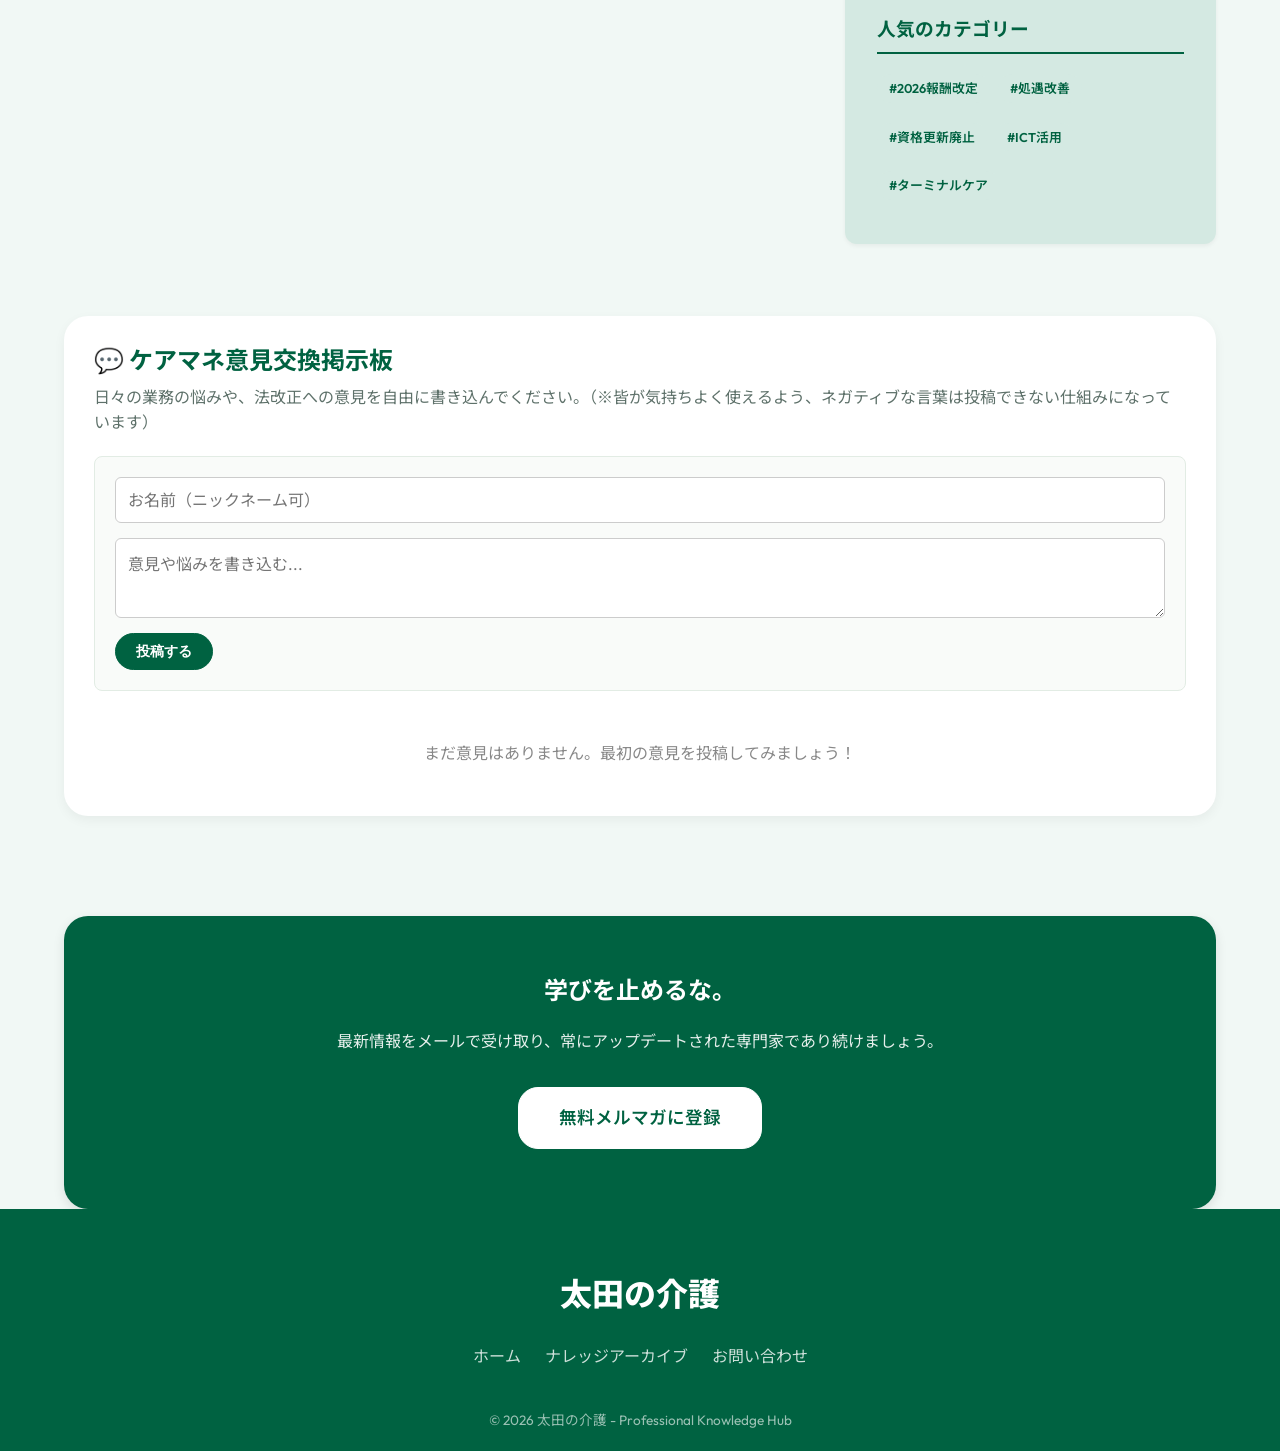
==== commit e4f651ad: "Update API integration to pull real-time news from multiple sources and bust cache" ====
--- a/index.html
+++ b/index.html
@@ -35,9 +35,13 @@
             <div class="hero-content">
                 <h1>プロフェッショナルのための、<br>研鑽という至福を。</h1>
                 <p>最新の法改正から現場で役立つスキルまで。ケアマネジャーの「今知りたい」がここにあります。</p>
+                <div class="search-tabs" style="margin-bottom: 10px; display: flex; justify-content: center; gap: 10px;">
+                    <button class="search-tab-btn active" data-mode="knowledge">ナレッジ</button>
+                    <button class="search-tab-btn" data-mode="law">法令・通知</button>
+                </div>
                 <div class="search-box">
                     <input type="text" id="searchInput" placeholder="制度、加算、事例について検索...">
-                    <button id="searchButton">ナレッジを探す</button>
+                    <button id="searchButton">検索する</button>
                 </div>
             </div>
             <div class="hero-bg-overlay" style="position: absolute; top: 0; left: 0; width: 100%; height: 100%; background: url('assets/hero_knowledge.png') center/cover no-repeat; opacity: 0.15; z-index: 1;"></div>
@@ -49,11 +53,22 @@
             <!-- Main Content Area -->
             <div id="mainContent">
                 <div class="section-title" style="text-align: left;">
-                    <h2>注目のトピックス</h2>
-                    <p>本日のおすすめナレッジ：2026年臨時改定のポイント</p>
+                    <h2 id="mainContentTitle">注目のトピックス</h2>
+                    <p id="mainContentDesc">本日のおすすめナレッジ：2026年臨時改定のポイント</p>
                 </div>
                 <div class="grid" id="newsGrid">
                     <!-- Cards will be injected by JavaScript -->
+                </div>
+            </div>
+
+            <!-- Law Content Area (Hidden by default) -->
+            <div id="lawContent" style="display: none;">
+                <div class="section-title" style="text-align: left;">
+                    <h2>法令・通知 検索結果</h2>
+                    <p>実務で頻出する介護保険法や厚労省解釈通知から検索しています。</p>
+                </div>
+                <div class="law-list" id="lawGrid">
+                    <!-- Law items will be injected by JavaScript -->
                 </div>
             </div>
 
@@ -73,12 +88,15 @@
                 </div>
 
                 <div class="sidebar-box">
-                    <div style="display: flex; justify-content: space-between; align-items: center; border-bottom: 2px solid var(--sb-light-green); padding-bottom: 12px; margin-bottom: 20px;">
+                    <div style="display: flex; justify-content: space-between; align-items: center; border-bottom: 2px solid var(--sb-light-green); padding-bottom: 12px; margin-bottom: 12px;">
                         <h3 style="border-bottom: none; margin-bottom: 0;">業界最新リアルタイムニュース</h3>
-                    </div>
-                    <div class="partner-tabs" style="display: flex; gap: 8px; margin-bottom: 15px;">
-                        <button class="tab-btn active" data-target="cm-online">ケアマネ関連ニュース</button>
-                        <button class="tab-btn" data-target="cm-dot-com">介護保険・報酬ニュース</button>
+                        <span id="refreshPartnerNews" style="cursor: pointer; font-size: 0.8rem; color: var(--sb-green); font-weight: 600; background: var(--sb-light-green); padding: 4px 10px; border-radius: 20px; display: flex; align-items: center; gap: 4px; transition: all 0.3s ease; white-space: nowrap;"><span id="refreshPartnerNewsIcon">🔄</span> 更新</span>
+                    </div>
+                    <div id="partnerNewsLastUpdated" style="font-size: 0.72rem; color: var(--sb-text-muted); margin-bottom: 12px; text-align: right;"></div>
+                    <div class="partner-tabs" style="display: flex; gap: 8px; margin-bottom: 15px; flex-wrap: wrap;">
+                        <button class="tab-btn active" data-target="cm-online">ケアマネ関連</button>
+                        <button class="tab-btn" data-target="cm-dot-com">介護保険・報酬</button>
+                        <button class="tab-btn" data-target="joint-kaigo">介護ニュースJoint</button>
                     </div>
                     <ul class="news-list" id="partnerNewsList">
                         <li>読み込み中...</li>
--- a/style.css
+++ b/style.css
@@ -668,15 +668,6 @@
 
 /* Fix for overlapping header on mobile scroll */
 @media (max-width: 480px) {
-    .logo span {
-        font-size: 1.2rem;
-    }
-    
-    .logo-icon {
-        width: 32px;
-        height: 32px;
-        font-size: 1rem;
-    }
     
     .card-body {
         padding: 20px;
@@ -713,3 +704,85 @@
     0% { transform: rotate(0deg); }
     100% { transform: rotate(360deg); }
 }
+
+/* =========================================
+   Law Search & Tabs Styles
+========================================= */
+.search-tab-btn {
+    background: rgba(255, 255, 255, 0.2);
+    border: 1px solid rgba(255, 255, 255, 0.4);
+    color: white;
+    padding: 8px 16px;
+    border-radius: 20px;
+    cursor: pointer;
+    font-size: 0.9rem;
+    font-weight: 600;
+    transition: var(--transition);
+    backdrop-filter: blur(5px);
+}
+
+.search-tab-btn:hover {
+    background: rgba(255, 255, 255, 0.3);
+}
+
+.search-tab-btn.active {
+    background: var(--sb-white);
+    color: var(--sb-green);
+    border-color: var(--sb-white);
+    box-shadow: 0 2px 8px rgba(0,0,0,0.1);
+}
+
+.law-list {
+    display: flex;
+    flex-direction: column;
+    gap: 16px;
+}
+
+.law-item {
+    background: var(--sb-white);
+    border-left: 4px solid var(--sb-green);
+    padding: 20px;
+    border-radius: var(--radius-md);
+    box-shadow: 0 4px 12px rgba(0,0,0,0.05);
+    transition: var(--transition);
+}
+
+.law-item:hover {
+    box-shadow: 0 6px 16px rgba(0,0,0,0.1);
+}
+
+.law-tag {
+    display: inline-block;
+    background: var(--sb-light-green);
+    color: var(--sb-green);
+    font-size: 0.75rem;
+    font-weight: bold;
+    padding: 4px 10px;
+    border-radius: 20px;
+    margin-bottom: 8px;
+}
+
+.law-title {
+    font-size: 1.1rem;
+    font-weight: 700;
+    color: var(--sb-text);
+    margin-bottom: 12px;
+}
+
+.law-excerpt {
+    font-size: 0.95rem;
+    color: var(--sb-text-muted);
+    line-height: 1.6;
+    background: #f9fbf9;
+    padding: 12px;
+    border-radius: 8px;
+    border: 1px solid #e2ece4;
+    white-space: pre-wrap;
+}
+
+.law-footer {
+    display: flex;
+    justify-content: flex-end;
+    margin-top: 12px;
+}
+
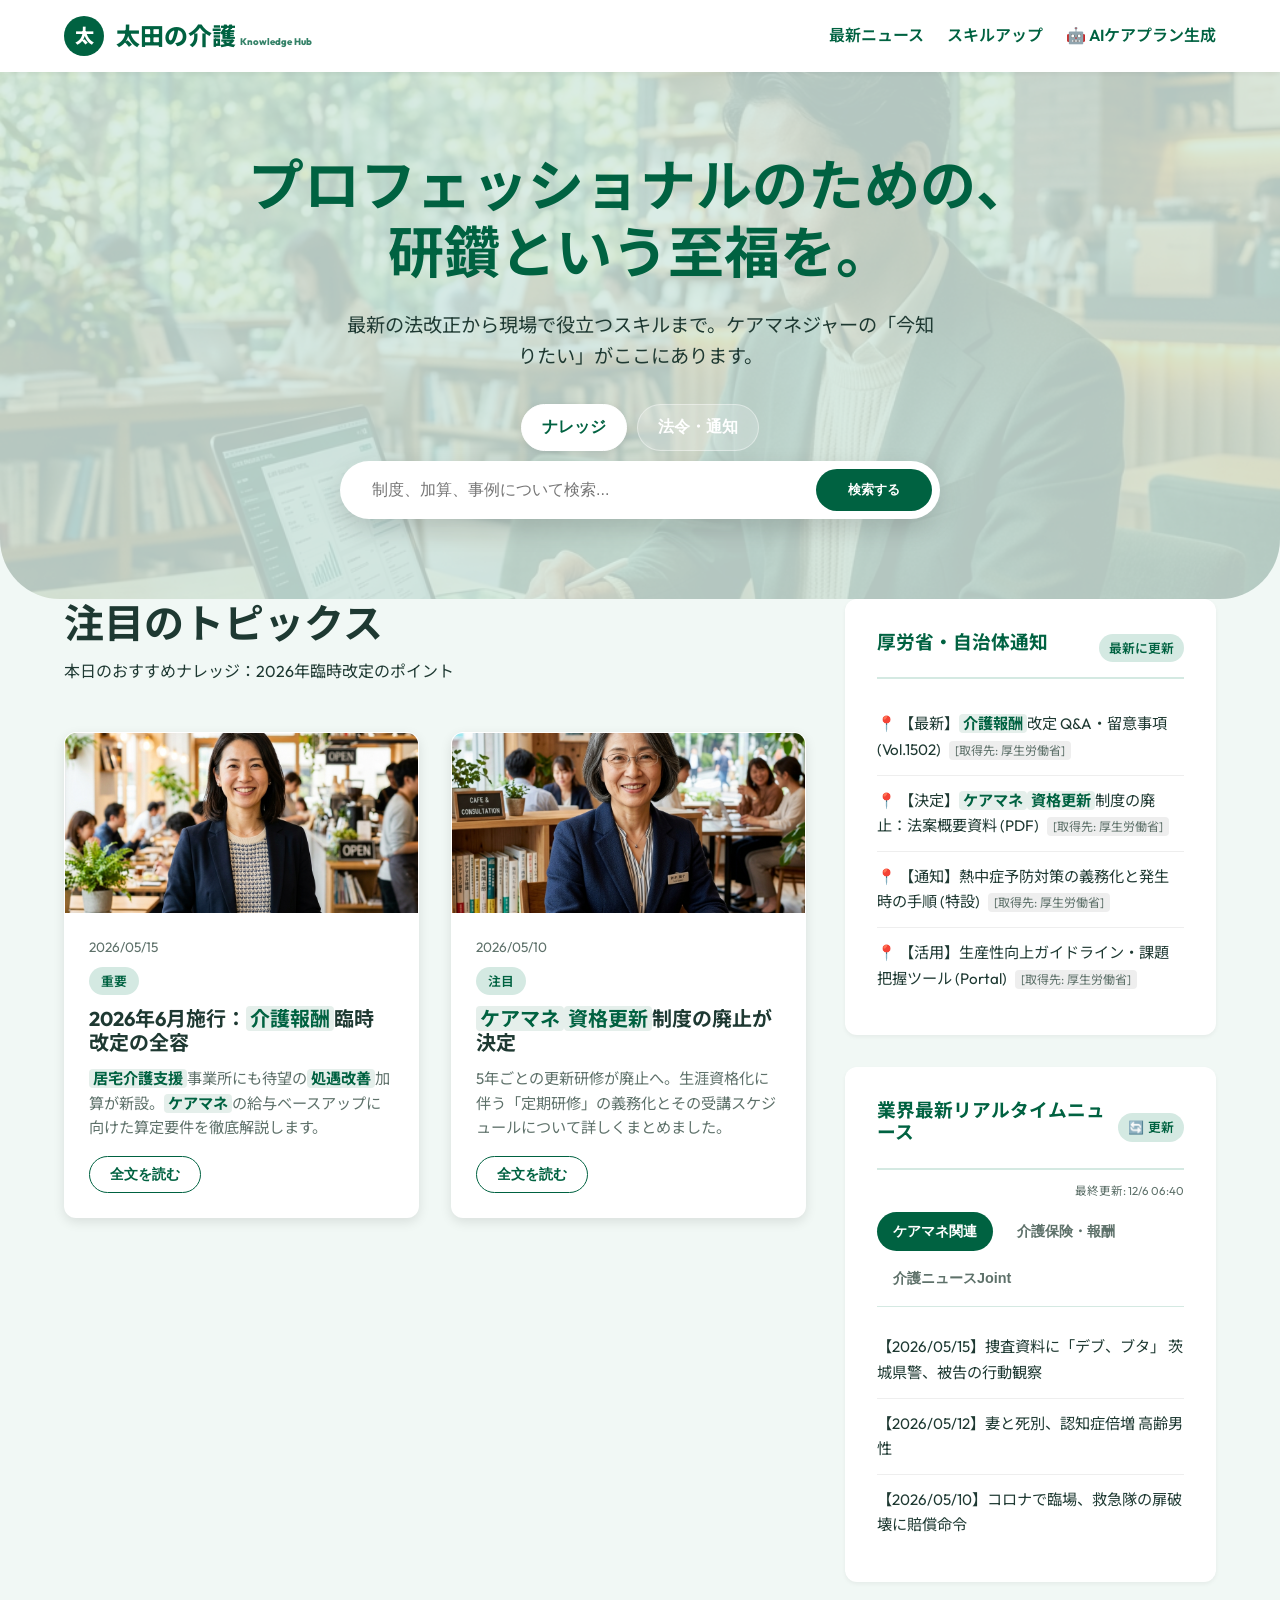
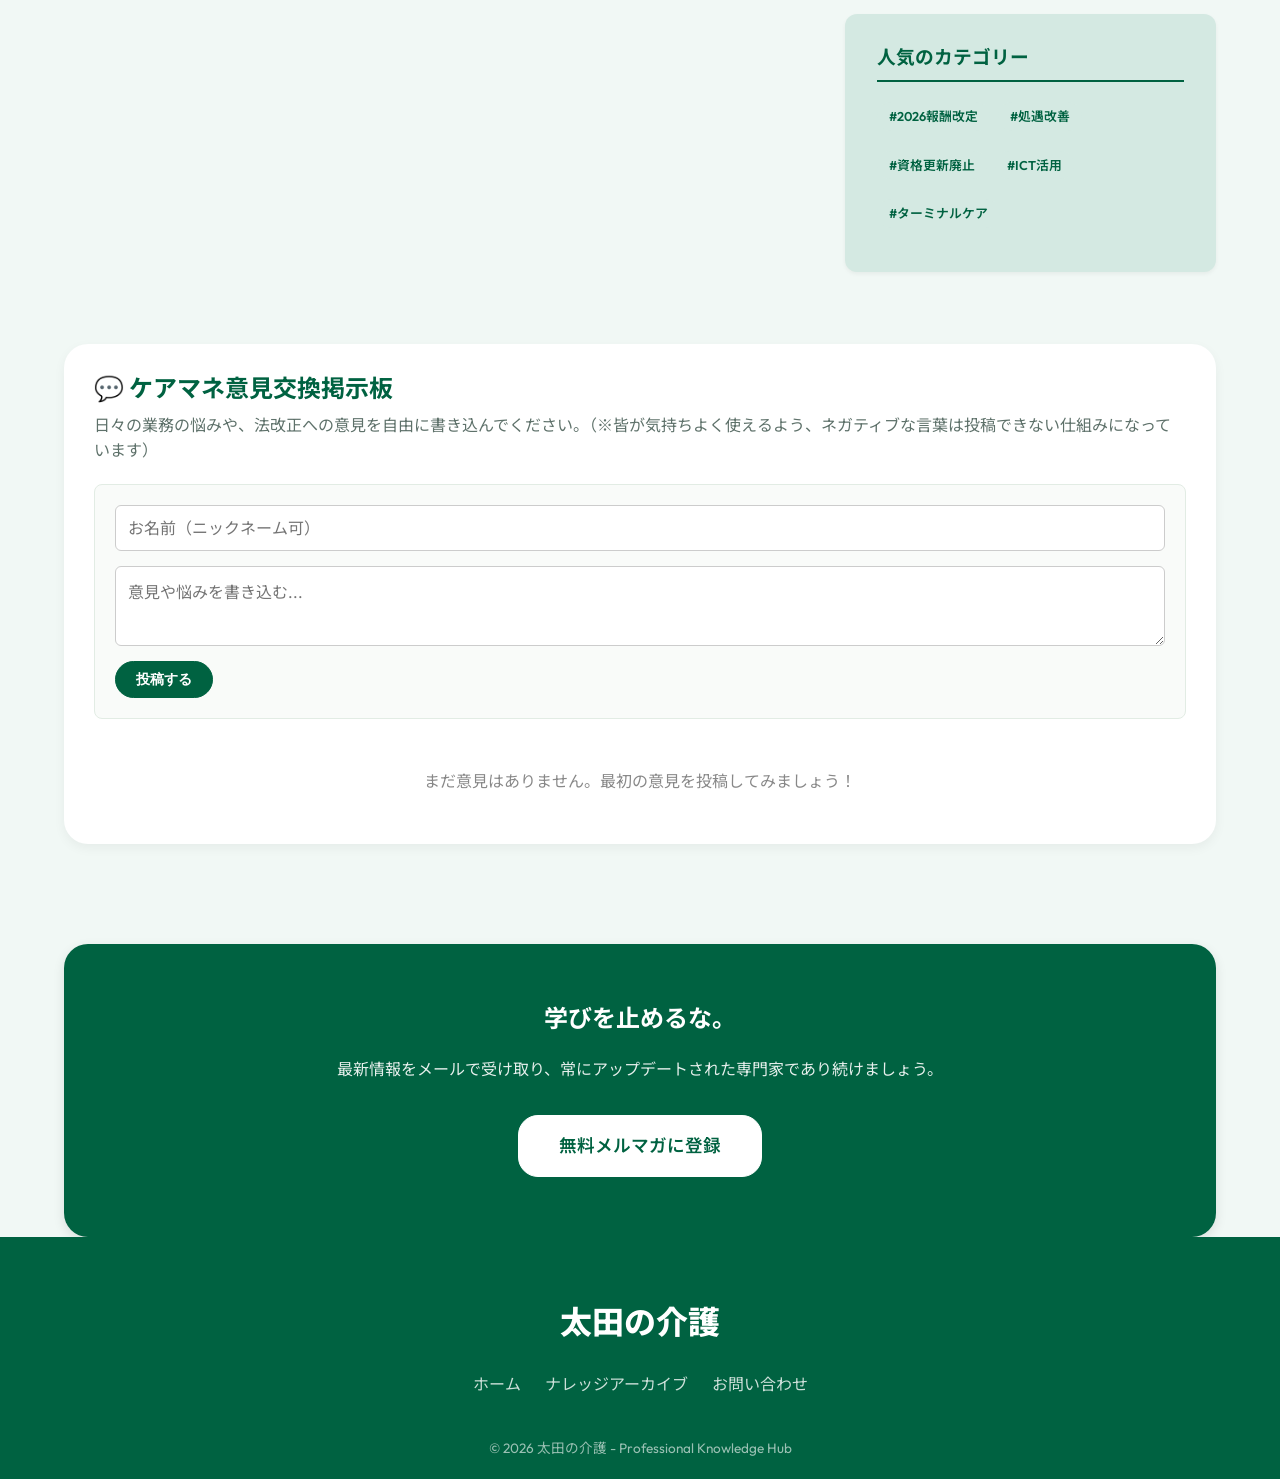
==== commit 46f96baf: "Enhance UI/UX for mobile and desktop" ====
--- a/index.html
+++ b/index.html
@@ -130,7 +130,7 @@
             </div>
         </div>
 
-        <div class="info-section">
+        <div class="info-section" id="skills">
             <h2>学びを止めるな。</h2>
             <p>最新情報をメールで受け取り、常にアップデートされた専門家であり続けましょう。</p>
             <a href="#" class="btn-outline">無料メルマガに登録</a>
--- a/style.css
+++ b/style.css
@@ -23,6 +23,10 @@
     --transition: all 0.3s cubic-bezier(0.4, 0, 0.2, 1);
 }
 
+html {
+    scroll-behavior: smooth;
+}
+
 * {
     margin: 0;
     padding: 0;
@@ -35,6 +39,22 @@
     color: var(--sb-text);
     line-height: 1.6;
     overflow-x: hidden;
+}
+
+/* Custom Scrollbar for Desktop Web */
+::-webkit-scrollbar {
+    width: 10px;
+    height: 10px;
+}
+::-webkit-scrollbar-track {
+    background: var(--sb-cream);
+}
+::-webkit-scrollbar-thumb {
+    background: #b5dfca;
+    border-radius: 10px;
+}
+::-webkit-scrollbar-thumb:hover {
+    background: var(--sb-green);
 }
 
 /* Typography */
@@ -94,10 +114,27 @@
     font-weight: 600;
     margin-left: 20px;
     transition: var(--transition);
+    position: relative;
+    padding-bottom: 4px;
+}
+
+.nav-links a::after {
+    content: '';
+    position: absolute;
+    width: 0;
+    height: 2px;
+    bottom: 0;
+    left: 0;
+    background-color: var(--sb-accent-gold);
+    transition: var(--transition);
 }
 
 .nav-links a:hover {
     color: var(--sb-accent-gold);
+}
+
+.nav-links a:hover::after {
+    width: 100%;
 }
 
 /* Hero Section */
@@ -211,6 +248,24 @@
     box-shadow: var(--shadow-lg);
 }
 
+/* Subtle border for desktop clarity */
+.card {
+    background: white;
+    border-radius: var(--radius-md);
+    overflow: hidden;
+    box-shadow: var(--shadow-md);
+    transition: var(--transition);
+    cursor: pointer;
+    border: 1px solid transparent;
+}
+.card:hover {
+    border-color: var(--sb-light-green);
+}
+
+.card:active {
+    transform: scale(0.98);
+}
+
 .card-img {
     width: 100%;
     height: 180px;
@@ -300,12 +355,12 @@
 .tab-btn {
     background: none;
     border: none;
-    padding: 6px 12px;
-    font-size: 0.85rem;
+    padding: 10px 16px;
+    font-size: 0.9rem;
     font-weight: 600;
     color: var(--sb-text-muted);
     cursor: pointer;
-    border-radius: 15px;
+    border-radius: 20px;
     transition: var(--transition);
 }
 
@@ -568,7 +623,7 @@
 
 @media (max-width: 768px) {
     body {
-        padding-bottom: 70px;
+        padding-bottom: 90px;
     }
 
     nav {
@@ -581,6 +636,7 @@
 
     .bottom-nav {
         display: flex;
+        padding-bottom: env(safe-area-inset-bottom, 15px);
     }
 
     .info-section {
@@ -712,10 +768,10 @@
     background: rgba(255, 255, 255, 0.2);
     border: 1px solid rgba(255, 255, 255, 0.4);
     color: white;
-    padding: 8px 16px;
-    border-radius: 20px;
+    padding: 12px 20px;
+    border-radius: 24px;
     cursor: pointer;
-    font-size: 0.9rem;
+    font-size: 1rem;
     font-weight: 600;
     transition: var(--transition);
     backdrop-filter: blur(5px);
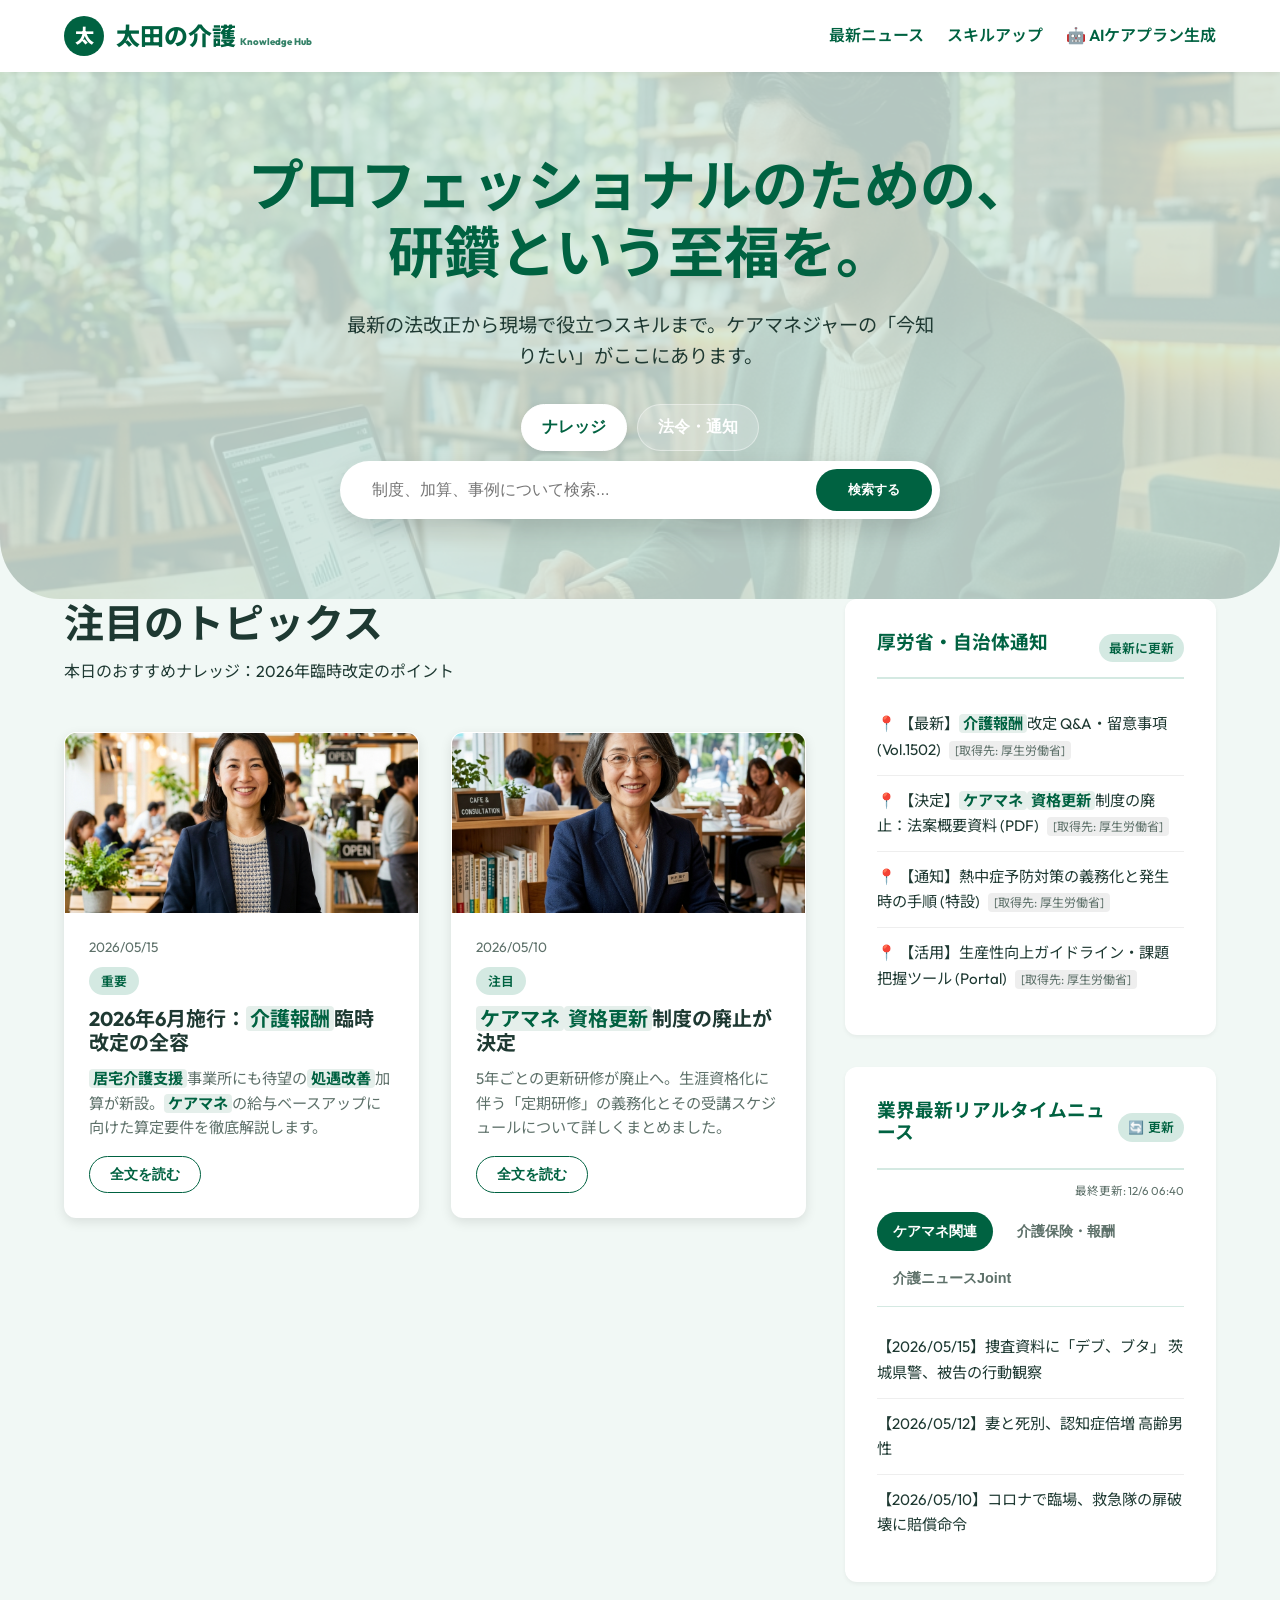
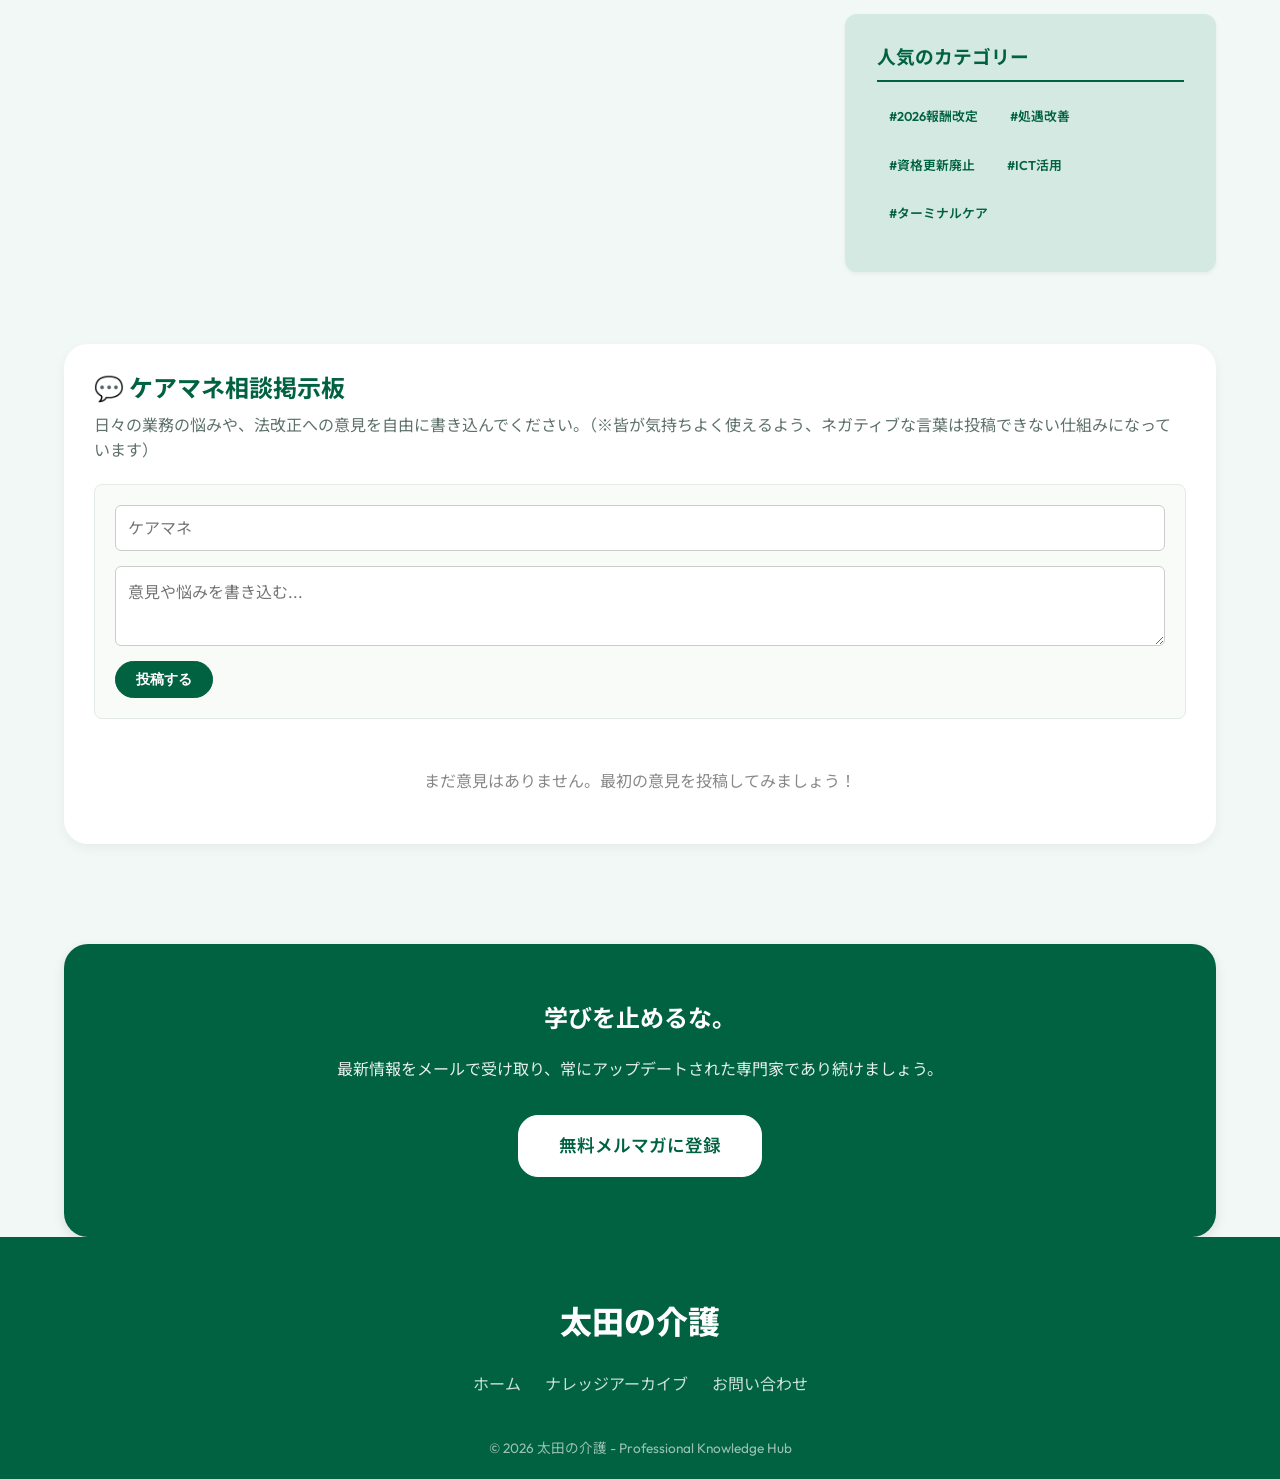
==== commit fa6b48bf: "Update BBS title and placeholder" ====
--- a/index.html
+++ b/index.html
@@ -117,10 +117,10 @@
         </div>
 
         <div class="bbs-section" id="bbs">
-            <h2>💬 ケアマネ意見交換掲示板</h2>
+            <h2>💬 ケアマネ相談掲示板</h2>
             <p style="margin-bottom: 20px; color: var(--sb-text-muted);">日々の業務の悩みや、法改正への意見を自由に書き込んでください。（※皆が気持ちよく使えるよう、ネガティブな言葉は投稿できない仕組みになっています）</p>
             <div class="bbs-form">
-                <input type="text" id="bbsName" placeholder="お名前（ニックネーム可）" class="bbs-input-name">
+                <input type="text" id="bbsName" placeholder="ケアマネ" class="bbs-input-name">
                 <textarea id="bbsMessage" placeholder="意見や悩みを書き込む..." class="bbs-input-msg"></textarea>
                 <div id="bbsError" class="bbs-error-msg" style="display:none; color: #e74c3c; font-weight: bold; font-size: 0.9rem;">※不適切な言葉（ネガティブワード）が含まれているため投稿できません。</div>
                 <button id="bbsSubmit" class="btn-outline" style="align-self: flex-start; background: var(--sb-green); color: white;">投稿する</button>
